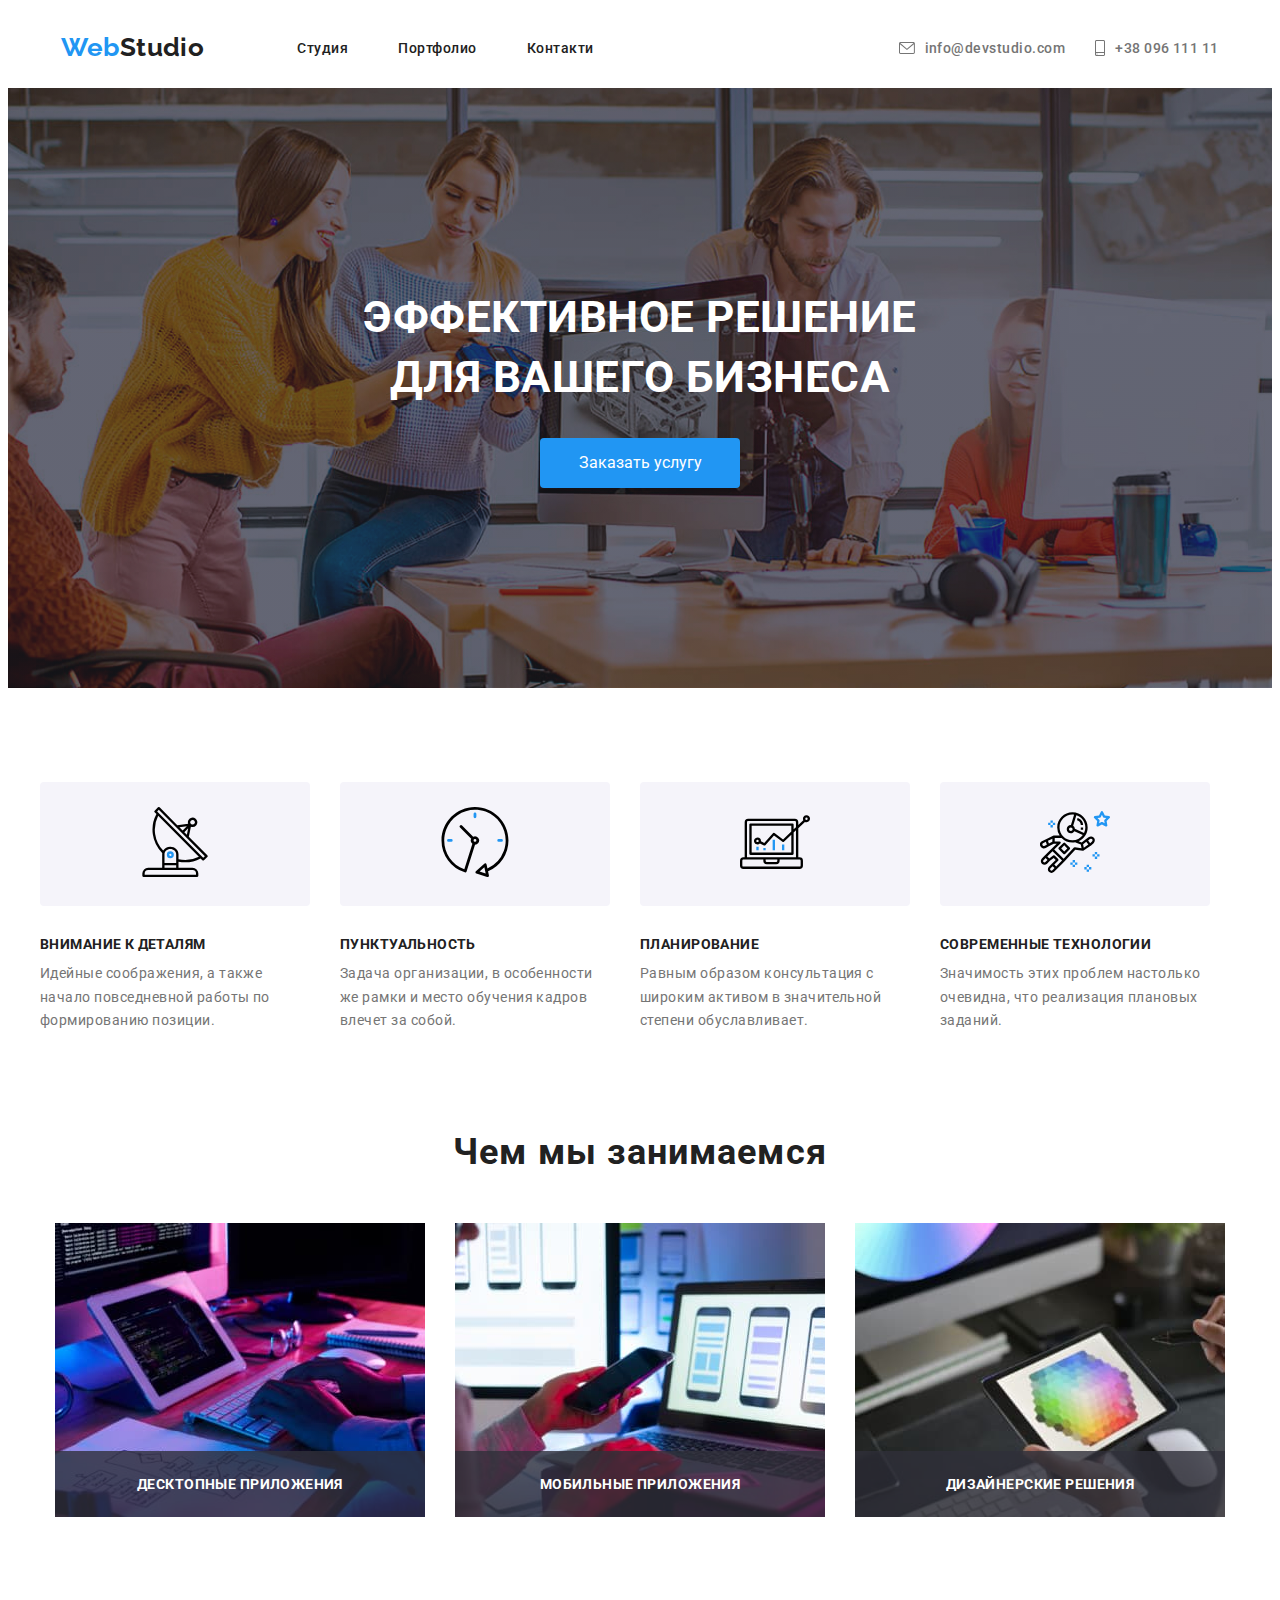
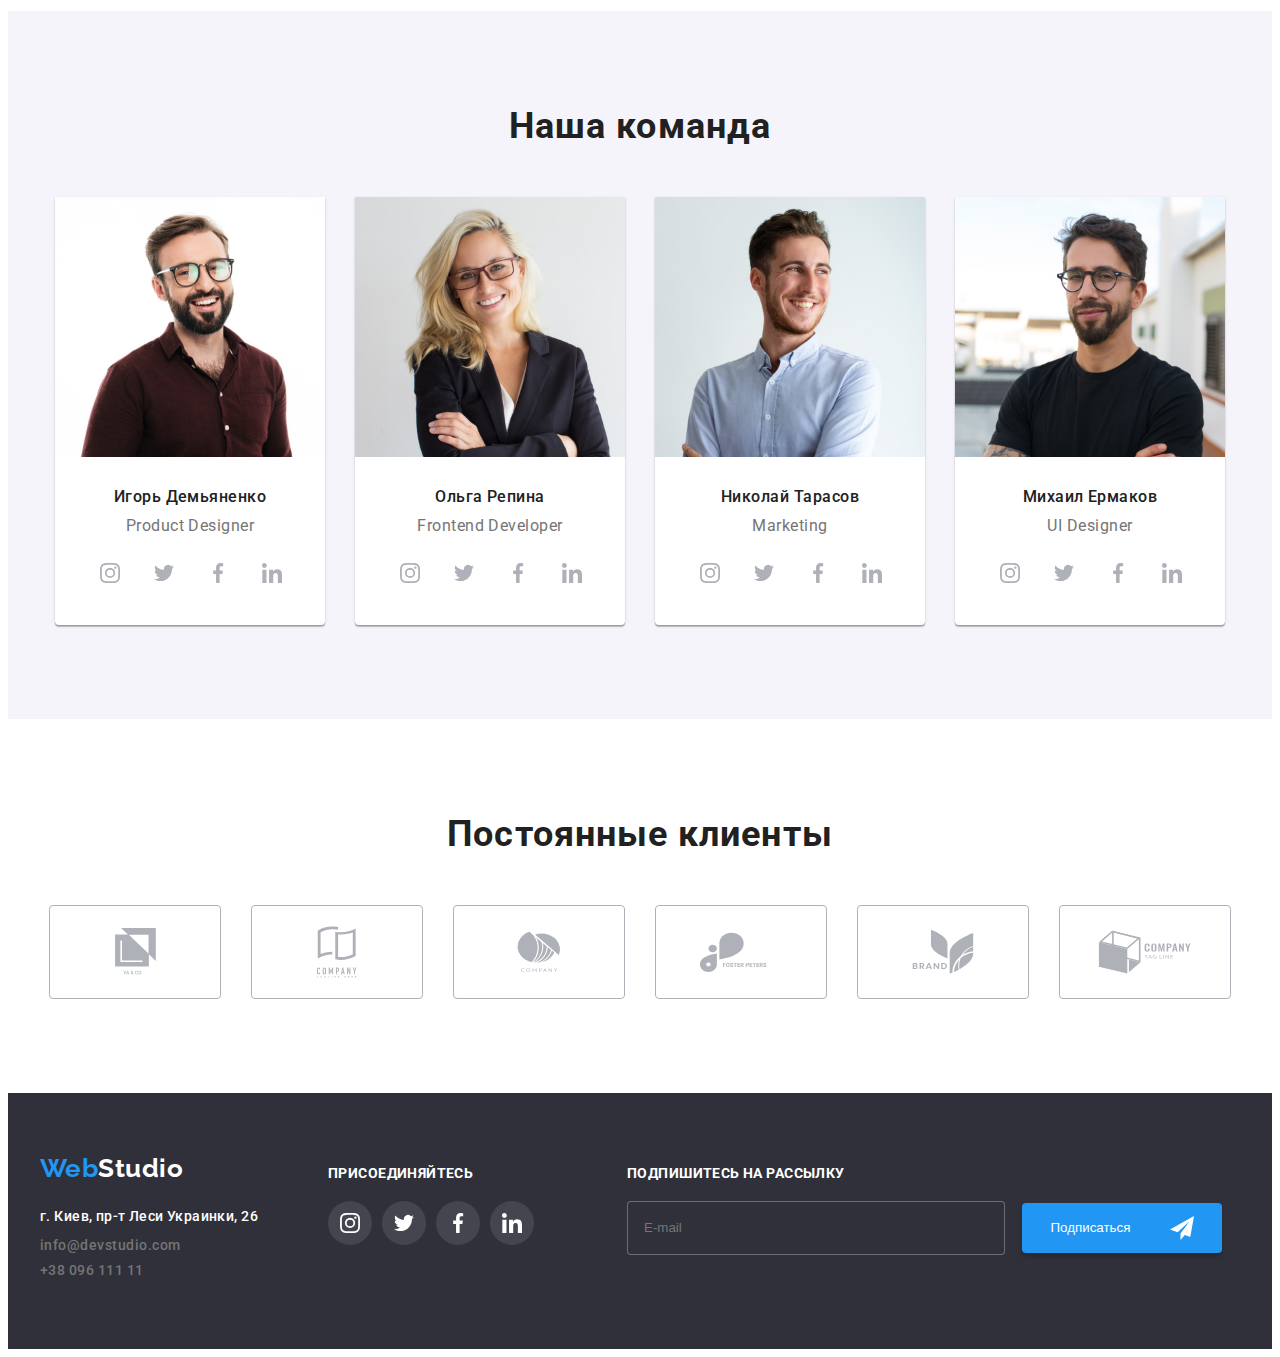
==== index.html @ f7afeefa "Add files via upload" ====
<!DOCTYPE html>
<html lang="ru">
    
<head>
    <meta charset="UTF-8">
    <meta http-equiv="X-UA-Compatible" content="IE=edge">
    <meta name="viewport" content="width=device-width, initial-scale=1.0">
    <link rel="preconnect" href="https://fonts.googleapis.com">
    <link rel="preconnect" href="https://fonts.gstatic.com" crossorigin>
    <link href="https://fonts.googleapis.com/css2?family=Raleway:wght@700&family=Roboto:wght@400;500;700;900&display=swap"
        rel="stylesheet">
    <link rel="stylesheet" href="https://cdnjs.cloudflare.com/ajax/libs/modern-normalize/1.1.0/modern-normalize.min.css"
        integrity="sha512-wpPYUAdjBVSE4KJnH1VR1HeZfpl1ub8YT/NKx4PuQ5NmX2tKuGu6U/JRp5y+Y8XG2tV+wKQpNHVUX03MfMFn9Q=="
        crossorigin="anonymous" referrerpolicy="no-referrer" />
    <link rel="stylesheet" href="./css/style.css">
    <title>WebStudio</title>
</head>

<body>
    
    <!-- шапка-->


<header class="header "> 
    <section class="navigation-section">
        <h2 class="not-see">Навігація</h2>
        <div class="container">
        <nav class=" navigation">
            <a href="./index.html " class="link link-logo logo-web">Web<span class="logo-header">Studio</span></a>
                <ul class="navigation-page">
                    <li class="navigation-item"> <a href="./index.html" class="link navigation-link" >Студия </a> </li>
                    <li class="navigation-item"> <a href="./portfolio.html" class="link navigation-link" > Портфолио</a>  </li>
                    <li class="navigation-item"> <a href="#" class="link navigation-link">Контакти</a> </li>
                </ul>
        
            <ul class="mail-tel">  
                <li class="navigation-contacts">
                   
                     <a href="mailto:ifo@devstudio.com" class="mail"><svg class="navigation-contacts-icon" width="16" height="12">
                        <use href="images/social/icon.svg#icon-mail"></use>
                    </svg>info@devstudio.com</a> </li> 
                <li class="navigation-contacts">
                    
                     <a href="tel:+380961111" class="tel "><svg width="10" height="16" class="navigation-contacts-icon" >
                        <use href="images/social/icon.svg#icon-smartphone"></use>
                    </svg>+38 096 111 11</a> </li>
            </ul>
        </nav>
        </div>
    </section>    
</header>
    
<!-- main-->
    
<main>
    <!--кнопка-->
<section class="hero " >
    <div class="container">
        <h1 class="home-title"> ЭФФЕКТИВНОЕ РЕШЕНИЕ <br> ДЛЯ ВАШЕГО БИЗНЕСА </h1>
        <button type="button" class="order-a-service" data-modal-open> Заказать услугу</button>
    </div>
</section>
<!-- Переваги-->
<section class="advantages ">
<div class="container">   
    <h2 class="not-see">Переваги</h2>

        <ul class="advantages-picture">
            <li class="advantages-picture-item">
                <div class="advantages-picture-icon">
                    <svg  width="70" height="70">
                        <use href="images/social/icon.svg#icon-antenna-1"></use>
                    </svg>
                </div>
            </li>
            <li class="advantages-picture-item" >
                <div class="advantages-picture-icon">
                    <svg width="70" height="70">
                        <use href="images/social/icon.svg#icon-clock-1"></use>
                    </svg>
                </div>
            </li>
            <li class="advantages-picture-item">
                <div class="advantages-picture-icon">
                    <svg width="70" height="70">
                        <use href="images/social/icon.svg#icon-diagram-1"></use>
                    </svg>
                </div>
            </li>
            <li class="advantages-picture-item">
                <div class="advantages-picture-icon">
                    <svg width="70" height="70">
                        <use href="images/social/icon.svg#icon-astronaut-1"></use>
                    </svg>
                </div>
            </li>
        </ul>

       <ul class="advantages-list">
            
               
            
           <li class="advantages-item">
              <h3 class="advantages-title"> Внимание к деталям</h3>  
              <p class="advantages-text">Идейные соображения, а также начало повседневной работы по формированию позиции.</p>
          </li>

           <li class="advantages-item">
              <h3 class="advantages-title">Пунктуальность</h3>
              <p class="advantages-text">Задача организации, в особенности же рамки и место обучения кадров влечет за собой.</p>
          </li>

           <li class="advantages-item">
               <h3 class="advantages-title">Планирование</h3>
               <p class="advantages-text">Равным образом консультация с широким активом в значительной степени обуславливает.</p>
           </li>

           <li class="advantages-item">
               <h3 class="advantages-title">Современные технологии</h3>
               <p class="advantages-text">Значимость этих проблем настолько очевидна, что реализация плановых заданий.</p>
           </li>
   
      </ul>
</div>     
</section>

<!--- Чим займаємось-->
<section class="our-work ">
    <div class="container our-work-box">
        <h2 class="title our-work-title">Чем мы занимаемся</h2>
         <ul class="our-work-list"> 
            <li class="our-work-item"><img src="./images/programer-working.jpg" alt="програміст працює" width="370" >
                <div class="our-work-box-foto-name">
                    <h3 class="our-work-foto-name">Десктопные приложения</h3>
                </div>
            </li>
            <li class="our-work-item">
                <img src="./images/smartphones.jpg" alt="працює на смартфоні" width="370"> 
                <div class="our-work-box-foto-name">
                    <h3 class="our-work-foto-name">Мобильные приложения</h3>
                </div>
            </li>
            <li class="our-work-item"><img src="./images/web-design.jpg" alt="веб дизайн" width="370"> 
                <div class="our-work-box-foto-name">
                    <h3 class="our-work-foto-name">Дизайнерские решения</h3>
                </div>
            </li>
        </ul>
    </div>
</section>
<!---Наша команда-->

<section class="our-team ">
<div class="container our-team-box ">   
    <h2 class="title our-team-tit">Наша команда</h2>
    
        <ul class="our-team-list">
           <li class="our-team-item"> 
                <img class="our-team-img" src="./images/photoigor.jpg" alt="Фото Ігоря" width="270" >  
            <div>    
                    <h3 class="our-team-title">Игорь Демьяненко</h3>
                    <p class="our-team-position">Product Designer</p>
                        <ul class="our-team-social-list">
                            <li class="our-team-social-item">
                                <a href="" 
                                class="our-team-social-link">
                                    <svg class="our-team-social-icon" width="20" height="20">
                                        <use href="./images/social/icon.svg#icon-instagram-2">
                                        </use>
                                    </svg>
                                </a>
                            </li>
                            <li class="our-team-social-item">
                                <a href="" 
                                class="our-team-social-link">
                                    <svg class="our-team-social-icon" width="20" height="20">
                                        <use href="./images/social/icon.svg#icon-twitter-1">
                                        </use>
                                    </svg>
                                </a>
                            </li>
                            <li class="our-team-social-item">
                                <a href="" 
                                class="our-team-social-link">
                                    <svg class="our-team-social-icon" width="20" height="20">
                                        <use href="./images/social/icon.svg#icon-facebook-1">
                                        </use>
                                    </svg>
                                </a>
                            </li>
                            <li class="our-team-social-item">
                                <a href="" 
                                class="our-team-social-link">
                                    <svg class="our-team-social-icon" width="20" height="20">
                                        <use href="./images/social/icon.svg#icon-linkedin-1">
                                        </use>
                                    </svg>
                                </a>
                            </li>
                        </ul>
            </div>
            </li>
           <li class="our-team-item">
                <img class="our-team-img" src="./images/photoolia.jpg" alt="Фото Олі" width="270">
            <div>    
                    <h3 class="our-team-title">Ольга Репина</h3>
                    <p class="our-team-position">Frontend Developer</p>
                        <ul class="our-team-social-list">
                            <li class="our-team-social-item">
                                <a href="" class="our-team-social-link">
                                    <svg class="our-team-social-icon" width="20" height="20">
                                        <use href="./images/social/icon.svg#icon-instagram-2">
                                        </use>
                                    </svg>
                                </a>
                            </li>
                            <li class="our-team-social-item">
                                <a href="" class="our-team-social-link">
                                    <svg class="our-team-social-icon" width="20" height="20">
                                        <use href="./images/social/icon.svg#icon-twitter-1">
                                        </use>
                                    </svg>
                                </a>
                            </li>
                            <li class="our-team-social-item">
                                <a href="" class="our-team-social-link">
                                    <svg class="our-team-social-icon" width="20" height="20">
                                        <use href="./images/social/icon.svg#icon-facebook-1">
                                        </use>
                                    </svg>
                                </a>
                            </li>
                            <li class="our-team-social-item">
                                <a href="" class="our-team-social-link">
                                    <svg class="our-team-social-icon" width="20" height="20">
                                        <use href="./images/social/icon.svg#icon-linkedin-1">
                                        </use>
                                    </svg>
                                </a>
                            </li>
                        </ul>
            </div>
            </li>

           <li class="our-team-item"> 
                <img class="our-team-img" src="./images/photonick(1).jpg" alt="Фото Миколи" width="270" >
            <div>   
                    <h3 class="our-team-title">Николай Тарасов</h3>
                    <p class="our-team-position">Marketing</p>
                        <ul class="our-team-social-list">
                            <li class="our-team-social-item">
                                <a href="" class="our-team-social-link">
                                    <svg class="our-team-social-icon" width="20" height="20">
                                        <use href="./images/social/icon.svg#icon-instagram-2">
                                        </use>
                                    </svg>
                                </a>
                            </li>
                            <li class="our-team-social-item">
                                <a href="" class="our-team-social-link">
                                    <svg class="our-team-social-icon" width="20" height="20">
                                        <use href="./images/social/icon.svg#icon-twitter-1">
                                        </use>
                                    </svg>
                                </a>
                            </li>
                            <li class="our-team-social-item">
                                <a href="" class="our-team-social-link">
                                    <svg class="our-team-social-icon" width="20" height="20">
                                        <use href="./images/social/icon.svg#icon-facebook-1">
                                        </use>
                                    </svg>
                                </a>
                            </li>
                            <li class="our-team-social-item">
                                <a href="" class="our-team-social-link">
                                    <svg class="our-team-social-icon" width="20" height="20">
                                        <use href="./images/social/icon.svg#icon-linkedin-1">
                                        </use>
                                    </svg>
                                </a>
                            </li>
                        </ul>
            </div>
            </li>
            <li class="our-team-item"> 
                <img class="our-team-img" src="./images/photomikh.jpg" alt="Фото Михайла" width="270">
            <div>   
                    <h3 class="our-team-title">Михаил Ермаков</h3>
                    <p class="our-team-position">UI Designer</p>
                        <ul class="our-team-social-list">
                            <li class="our-team-social-item">
                                <a href="" class="our-team-social-link">
                                    <svg class="our-team-social-icon" width="20" height="20">
                                        <use href="./images/social/icon.svg#icon-instagram-2">
                                        </use>
                                    </svg>
                                </a>
                            </li>
                            <li class="our-team-social-item">
                                <a href="" class="our-team-social-link">
                                    <svg class="our-team-social-icon" width="20" height="20">
                                        <use href="./images/social/icon.svg#icon-twitter-1">
                                        </use>
                                    </svg>
                                </a>
                            </li>
                            <li class="our-team-social-item">
                                <a href="" class="our-team-social-link">
                                    <svg class="our-team-social-icon" width="20" height="20">
                                        <use href="./images/social/icon.svg#icon-facebook-1">
                                        </use>
                                    </svg>
                                </a>
                            </li>
                            <li class="our-team-social-item">
                                <a href="" class="our-team-social-link">
                                    <svg class="our-team-social-icon" width="20" height="20">
                                        <use href="./images/social/icon.svg#icon-linkedin-1">
                                        </use>
                                    </svg>
                                </a>
                            </li>
                        </ul>
            </div>
           </li>
       </ul>
       
</div>       
</section>

<section class="client">
<div class="container">
        <h2 class="title client-title">Постоянные клиенты </h2>
            <ul class="client-list">
                <li class="client-item">
                    <a class="client-item-link" href="">
                        <svg class="client-icon" width="41" height="46.7" >
                            <use class="client-icon" href="images/social/icon.svg#icon-group-5" ></use>
                        </svg>  
                    </a>
                </li>
                <li class="client-item">
                    <a class="client-item-link" href="">
                        <svg class="client-icon" width="40" height="52">
                            <use href="images/social/icon.svg#icon-group-4"></use>
                        </svg>
                    </a>
                </li>
                <li class="client-item">
                    <a class="client-item-link" href="">
                        <svg class="client-icon" width="43.46" height="41.18">
                            <use href="images/social/icon.svg#icon-group-3"></use>
                        </svg>
                    </a>
                </li>
                <li class="client-item">
                    <a class="client-item-link" href="">
                        <svg class="client-icon" width="84.44" height="40.62">
                            <use  href="images/social/icon.svg#icon-group-2"></use>
                        </svg>
                    </a>
                </li>
                <li class="client-item">
                      <a class="client-item-link" href="">
                        <svg class="client-icon" width="62.54" height="45.43" >
                            <use  href="images/social/icon.svg#icon-group-1" ></use>
                        </svg>  
                    </a>
                </li>
                <li class="client-item">
                    <a class="client-item-link" href="">
                        <svg class="client-icon" width="93.79" height="43.93">
                            <use href="images/social/icon.svg#icon-group"></use>
                        </svg>
                    </a>
                </li>
            </ul>
</div>
</section>

</main>
<!---футер-->
<footer class="footer">
    <section class="section-footer" >
        <div class="container footer-container">
            <div class="footer-container-left">
            
        <a href="./index.html " class="link link-logo logo-footer">Web<span class="logo-footer">Studio</span></a>
                

        <address class="contact">
            <ul>
                <li class="adress-footer"> <a
                        href="https://www.google.com.ua/maps/place/%D0%B1%D1%83%D0%BB%D1%8C%D0%B2%D0%B0%D1%80+%D0%9B%D0%B5%D1%81%D1%96+%D0%A3%D0%BA%D1%80%D0%B0%D1%97%D0%BD%D0%BA%D0%B8,+26,+%D0%9A%D0%B8%D1%97%D0%B2,+02000/@50.4265841,30.5361971,17z/data=!3m1!4b1!4m5!3m4!1s0x40d4cf0e033ecbe9:0x57a4dffefec77da0!8m2!3d50.4265807!4d30.5383858"
                        class="link contact-link">г. Киев, пр-т Леси Украинки, 26 </a></li>
                <li class="mail-footer"> <a href="mailto:ifo@devstudio.com" class="mail ">info@devstudio.com</a></li>
                <li class="tel-footer"> <a href="tel:+380961111" class="tel ">+38 096 111 11</a> </li>
        
            </ul>
        </address> 
            </div>
        <div class="footer-container-right">
       <H3 class="title-footer"> присоединяйтесь</H3>
    <ul class="footer-social-list">
        <li class="footer-social-item">
            <a href="" class="footer-social-link">
                <svg class="footer-social-icon" width="20" height="20">
                    <use href="./images/social/icon.svg#icon-instagram-2">
                    </use>
                </svg>
            </a>
        </li>
        <li class="footer-social-item">
            <a href="" class="footer-social-link">
                <svg class="footer-social-icon" width="20" height="20">
                    <use href="./images/social/icon.svg#icon-twitter-1">
                    </use>
                </svg>
            </a>
        </li>
        <li class="footer-social-item">
            <a href="" class="footer-social-link">
                <svg class="footer-social-icon" width="20" height="20">
                    <use href="./images/social/icon.svg#icon-facebook-1">
                    </use>
                </svg>
            </a>
        </li>
        <li class="footer-social-item">
            <a href="" class="footer-social-link">
                <svg class="footer-social-icon" width="20" height="20">
                    <use href="./images/social/icon.svg#icon-linkedin-1">
                    </use>
                </svg>
            </a>
        </li>
    </ul>
    </div>
    <div class="footer-container-mail">
        <form >
            <p class="fcm-title">Подпишитесь на рассылку</p>
            <label>
            <input class="fcm-input" type="email" name="email" placeholder="E-mail">
            </label>
            
            <button type="submit" class="footer-button">Подписаться
            <svg width="24" height="24" class="footer-button-icon">
                <use href="images/social/icon.svg#icon-icon-send"></use>
            </svg>       
            </button>
            
            
        </form>

    </div>
        </div>
    
        
    </section>    

</footer>
<div class="backdrop is-hidden" data-modal>
    <div class="modal">
        <div class="modal-close">
            <button class="modal-close-button" data-modal-close>
                <svg class="modal-close-icon" width="11" height="11">
                <use href="images/social/icon.svg#icon-close"></use>
                </svg>
            </button>
        </div>
        <form class="modal-form">
            <p class="modal-form-title">Оставьте свои данные, мы вам перезвоним</p>
                <div class="form-field">
                    <label for="name">Имя</label>
                    <input type="text" name="username" id="name" class="form-input">
                    <svg width="12" height="12" class="form-field-icon">
                        <use href="images/social/icon.svg#icon-name-modal"></use>
                    </svg>
                </div>
                <div class="form-field">
                    <label for="phone">Телефон</label>
                    <input type="tel" name="tel" id="phone" class="form-input">
                    <svg width="13" height="12" class="form-field-icon">
                        <use href="images/social/icon.svg#icon-phone-modal"></use>
                    </svg>
                </div>
                <div class="form-field">
                    <label for="mail">Почта</label>
                    <input type="email" name="email" id="mail" class="form-input">
                    <svg width="15" height="12" class="form-field-icon">
                        <use href="images/social/icon.svg#icon-mail-modal"></use>
                    </svg>
                </div>
                <div class="form-field form-field-coments">
                    <label for="text">Комментарий</label>
                    <textarea name="text" id="text"  rows="5" placeholder="Введите текст" ></textarea>
                </div>        
                    <div class="form-checkbox">
                    
                    <label class="form-checkbox-label">
                    
                    <input class="checkbox" type="checkbox">
                    <span class="checkbox-icon"> </span>
                    Соглашаюсь с рассылкой и принимаю  <a href="">Условия договора</a>
                    </label>
                
                    </div>
                <div>
                <button type="submit">Отправить</button>
                </div>
        </form>
    </div>
</div>
<script src="./js/modal.js"></script>
</body>

</html>
---- css/style.css ----
:root {
  --foooter-color: #2f303a;
  --background-color: #e5e5e5;
  --title-text-color: #212121;
  --p-color: #757575;
}
p,
h1,
h2,
h3,
h4,
h5,
h6 {
  margin: 0;
}
ul {
  margin: 0;
  padding: 0;
}
body {
  font-family: "Roboto", sans-serif;
  color: #212121;
  font-size: 16px;
  letter-spacing: 0.03em;
  background-color: #ffffff;
}
.container {
  width: 1200px;
  padding-left: 15px;
  padding-right: 15px;
  margin-left: auto;
  margin-right: auto;
}

li {
  list-style-type: none;
}
img {
  display: block;
}

.link,
.mail,
.tel {
  text-decoration: none;

  transition-property: color;
  transition-duration: 250ms;
  transition-timing-function: cubic-bezier(0.4, 0, 0.2, 1);
}

.link {
  position: relative;
}

.link.navigation-link:hover::after {
  opacity: 1;
}
.link.navigation-link::after {
  content: "";
  position: absolute;
  width: 100%;
  height: 4px;

  border: 2px solid;
  color: #2196f3;
  border-radius: 2px;
  opacity: 0;
  bottom: 0;
  left: 0;
}
.link-logo {
  font-family: "Raleway", sans-serif;
}
.logo-header {
  color: #212121;
}
.logo-footer {
  color: #ffffff;
}
.header {
  background-color: #ffffff;
  margin-left: auto;
  margin-right: auto;
}

.navigation-contacts {
  display: flex;
  align-items: center;
}

.navigation-contacts-icon {
  margin-right: 10px;
}

/*hover and focus, кнопок і ссилок*/

.link:hover,
.mail:hover,
.tel:hover,
.link:focus,
.mail:focus,
.tel:focus {
  color: #2196f3;
}
.navigation-contacts-icon {
  transition-property: fill;
  transition-duration: 250ms;
  transition-timing-function: cubic-bezier(0.4, 0, 0.2, 1);
}

.mail:hover .navigation-contacts-icon,
.tel:hover .navigation-contacts-icon {
  fill: #2196f3;
}

button {
  transition-property: color, background-color;
  transition-duration: 250ms;
  transition-timing-function: cubic-bezier(0.4, 0, 0.2, 1);
}
button:focus,
button:hover {
  color: #ffffff;
  background-color: #2196f3;
}

.order-a-service {
  background-color: #2196f3;
  color: #ffffff;
  font-size: 16px;
  box-shadow: 0px 4px 4px rgba(0, 0, 0, 0.15);
  border-radius: 4px;
  width: 200px;
  height: 50px;
  border: none;
  margin: auto;
  display: block;
  justify-content: center;
}

.portfolio {
  margin-top: 94px;
  margin-bottom: 94px;
  margin-left: auto;
  margin-right: auto;
}

.work-list {
  display: flex;
  justify-content: center;
}
.work-list-button {
  background: #f5f4fa;
  border-radius: 4px;
  border: none;
  padding: 6px 22px;
}
.work-list-li {
  margin-right: 8px;
  background-color: #f5f4fa;
  border-radius: 4px;

  transition-property: box-shadow;
  transition-duration: 250ms;
  transition-timing-function: cubic-bezier(0.4, 0, 0.2, 1);
}
.work-list-li:last-child {
  margin-right: 0;
}
.work-list-li:hover {
  box-shadow: 0px 3px 1px rgba(0, 0, 0, 0.1), 0px 1px 2px rgba(0, 0, 0, 0.08),
    0px 2px 2px rgba(0, 0, 0, 0.12);
}
.all {
  width: 73px;
}
.web-site {
  width: 128px;
}
.appendix {
  width: 145px;
}
.design {
  width: 103px;
}
.marketing {
  width: 130px;
}
.order-a-service,
.work-list-button {
  cursor: pointer;
  font-family: "Roboto", sans-serif;
}
/*шапка*/

.link-logo {
  font-weight: bold;
  font-size: 26px;
  line-height: 1.2;
  color: #2196f3;
}
.navigation {
  display: flex;
  align-items: center;
  justify-content: center;
  margin: auto;
}
.navigation-page {
  display: flex;
  justify-content: center;
  align-items: center;
}
.navigation-page:last-child {
  margin-right: 305px;
}
.navigation-item {
  margin-right: 50px;
}
.navigation-item:last-child {
  margin-right: 305px;
}
.navigation-link {
  display: block;
  padding-top: 32px;
  padding-bottom: 32px;
  font-weight: 500;
  font-size: 14px;
  line-height: 1.15;
  color: #212121;
}
.mail-tel {
  display: flex;
}
.mail-tel .navigation-contacts + .navigation-contacts {
  margin-left: 30px;
}
.logo-web {
  margin-right: 93px;
}
.mail,
.tel {
  display: flex;
  justify-items: center;
  align-items: center;
  font-weight: 500;
  font-size: 14px;
  line-height: 1.15;
  color: var(--p-color);
  fill: var(--p-color);
}
.contact-link {
  font-weight: 500;
  font-size: 14px;
  line-height: 24px;
  letter-spacing: 0.03em;
  color: #ffffff;
}

/*HERO*/

.hero {
  max-width: 1600px;
  padding-top: 200px;
  padding-bottom: 200px;
  margin-left: auto;
  margin-right: auto;
  margin-bottom: 94px;
  background-image: linear-gradient(
      rgba(47, 48, 58, 0.4),
      rgba(47, 48, 58, 0.4)
    ),
    url(../images/people-work.jpg);
  background-repeat: no-repeat;
  background-position: center;
  background-size: cover;
}

/*переваги*/
.not-see {
  display: none;
}
.advantages {
  margin-bottom: 94px;
}
.advantages-picture {
  display: block;
  display: flex;
}
.advantages-picture-item {
  margin-right: 30px;
  margin-bottom: 30px;
  background-color: #f5f4fa;
  border-radius: 4px;
}
.advantages-picture-item:last-child {
  margin-right: 0;
}
.advantages-picture-icon {
  padding: 25px 100px;
}
.advantages-list {
  display: flex;
  height: 101px;
}
.advantages-item {
  margin-right: 30px;
}
.advantages-item:last-child {
  margin-right: 0;
}
.advantages-title {
  font-weight: bold;
  font-size: 14px;
  line-height: 1.15;
  color: var(--title-text-color);
  margin-bottom: 10px;
  letter-spacing: 0.03em;
  text-transform: uppercase;
}

.advantages-text {
  font-weight: normal;
  font-size: 14px;
  line-height: 1.7;
  color: var(--p-color);
  width: 270px;
}
.advantages,
.our-work {
  background-color: #ffff;
}
.our-work-list {
  display: flex;
  justify-content: center;
}
.our-work-item {
  margin-right: 30px;
  position: relative;
}
.our-work-item:last-child {
  margin-right: 0;
}
.our-team-list {
  display: flex;
  justify-content: center;
}

.our-team-item {
  margin-right: 30px;
  justify-content: center;
  box-shadow: 0px 1px 3px rgba(0, 0, 0, 0.12), 0px 1px 1px rgba(0, 0, 0, 0.14),
    0px 2px 1px rgba(0, 0, 0, 0.2);
  border-radius: 0px 0px 4px 4px;
  background-color: #ffffff;
}
.our-team-item:last-child {
  margin-right: 0;
}
.our-team-img {
  width: 270px;
  margin-bottom: 30px;
}
.our-team-title {
  margin-bottom: 10px;
  text-align: center;
}
.our-team-position {
  text-align: center;
}
.our-work-box-foto-name {
  position: absolute;
  bottom: 0;

  width: 100%;
}
.our-work-foto-name {
  width: 100%;
  font-weight: bold;
  font-size: 14px;
  line-height: 16px;
  text-align: center;
  letter-spacing: 0.03em;
  text-transform: uppercase;
  color: #ffffff;

  background-color: rgba(47, 48, 58, 0.8);
  padding-top: 25px;
  padding-bottom: 25px;
}
.home-title {
  font-weight: bold;
  font-size: 44px;
  line-height: 1.36;
  color: #ffffff;
  display: flex;
  justify-content: center;
  text-align: center;
  margin-bottom: 30px;
  text-transform: uppercase;
}
.title {
  margin-bottom: 50px;
  font-size: 36px;
  line-height: 42px;
  text-align: center;
  letter-spacing: 0.03em;
}
.our-work-title {
  font-size: 36px;
  line-height: 42px;
  text-align: center;
  letter-spacing: 0.03em;
}

.our-work {
  margin-left: auto;
  margin-right: auto;
  margin-bottom: 94px;
}

/* Наша команда*/
.our-team {
  margin-left: auto;
  margin-right: auto;
  background-color: rgba(245, 244, 250, 1);
  padding-top: 94px;
  padding-bottom: 94px;
  margin-bottom: 94px;
}
.our-team-tit {
  font-size: 36px;
  line-height: 42px;
  text-align: center;
  letter-spacing: 0.03em;
}
.our-team-title {
  font-weight: 500;
  font-size: 16px;
  line-height: 1.19;
  color: var(--title-text-color);
}
.our-team-position {
  font-weight: normal;
  font-size: 16px;
  line-height: 1.19;
  color: var(--p-color);
  margin-bottom: 16px;
}
.our-team-social-list {
  display: flex;
  justify-content: center;
  margin-bottom: 30px;
  padding-right: 30px;
  padding-left: 32px;
}
.our-team-social-item {
  margin-right: 10px;
}
.our-team-social-item:last-child {
  margin-right: 0;
}
.our-team-social-link {
  width: 44px;
  height: 44px;
  display: block;
  border-radius: 50%;
  display: flex;
  justify-content: center;
  align-items: center;

  transition-property: background-color;
  transition-duration: 250ms;
  transition-timing-function: cubic-bezier(0.4, 0, 0.2, 1);
}
.our-team-social-icon {
  fill: #afb1b8;

  transition-property: fill;
  transition-duration: 250ms;
  transition-timing-function: cubic-bezier(0.4, 0, 0.2, 1);
}

.our-team-social-link:hover {
  background-color: #2196f3;
}

.our-team-social-link:hover .our-team-social-icon {
  fill: #ffffff;
}
.client {
  margin-bottom: 94px;
}
.client-list {
  display: flex;
  justify-content: center;
  align-items: center;
}
.client-item {
  margin-right: 30px;
}
.client-item:last-child {
  margin-right: 0;
}
.client-item-link {
  border: 1px solid #afb1b8;
  border-radius: 4px;
  width: 170px;
  height: 92px;
  justify-content: center;
  align-items: center;
  display: flex;
  fill: var(--p-color);

  transition-property: fill, border, border-radius;
  transition-duration: 250ms;
  transition-timing-function: cubic-bezier(0.4, 0, 0.2, 1);
}
.client-item-link:hover {
  fill: #2196f3;
  border: 1px solid #2196f3;
  box-sizing: border-box;
  border-radius: 4px;
}
.client-item-link:hover .client-icon {
  fill: #2196f3;
}
.client-icon {
  fill: #afb1b8;

  transition-property: fill;
  transition-duration: 250ms;
  transition-timing-function: cubic-bezier(0.4, 0, 0.2, 1);
}

/* Портфоліо*/
.line {
  border-top: 1px solid #ececec;
}

.work-list-button {
  font-weight: 500;
  font-size: 16px;
  line-height: 1.7;
  color: #212121;
}
.portfolio-work {
  font-weight: bold;
  font-size: 18px;
  line-height: 2;
  color: var(--title-text-color);
}
.work-list {
  margin-bottom: 50px;
}
.work-list-name {
  font-weight: normal;
  font-size: 16px;
  line-height: 1.875;
  color: var(--p-color);
  width: 322px;
  margin-left: 24px;
  margin-right: 24px;
  margin-bottom: 20px;

  letter-spacing: 0.03em;
}
.portfolio-galery {
  display: flex;
  flex-wrap: wrap;
}
.portfolio-galery-item {
  cursor: pointer;
  background: #ffffff;
  outline: 1px solid #eeeeee;

  transition-property: box-shadow;
  transition-duration: 250ms;
  transition-timing-function: cubic-bezier(0.4, 0, 0.2, 1);
}
.portfolio-galery-item:hover {
  box-shadow: 0px 1px 1px rgba(0, 0, 0, 0.12), 0px 4px 4px rgba(0, 0, 0, 0.06),
    1px 4px 6px rgba(0, 0, 0, 0.16);
}

.portfolio-galery-item:not(:nth-child(3n)) {
  margin-right: 30px;
}
.portfolio-galery-item:not(:nth-last-child(-n + 3)) {
  margin-bottom: 30px;
}

.portfolio-overlay {
  position: relative;
  display: flex;

  overflow: hidden;

  margin-bottom: 20px;
  top: -1px;
}
.portfolio-overlay-text {
  font-weight: normal;
  font-size: 18px;
  line-height: 28px;
  letter-spacing: 0.03em;
  color: #ffffff;

  padding: 63px 24px;

  position: absolute;
  top: 0;
  left: 0;
  width: 100%;
  height: 100%;
  background-color: rgba(33, 150, 243, 0.9);

  transform: translateY(100%);
  transition-duration: 250ms;
  transition-timing-function: cubic-bezier(0.4, 0, 0.2, 1);
}
.portfolio-galery-item:hover .portfolio-overlay-text {
  transform: translate(0%);
}

.portfolio-work {
  margin-bottom: 4px;
  width: 322px;
  margin-right: 24px;
  margin-left: 24px;
}
/*PIDVAL*/
.title-footer {
  font-size: 14px;
  line-height: 16px;
  letter-spacing: 0.03em;
  text-transform: uppercase;
  color: #ffffff;
  margin-bottom: 20px;
}
.contact {
  font-style: normal;
}
.footer-container-left {
  margin-right: 70px;
  margin-top: 60px;
  margin-bottom: 60px;
}
.footer-container-right {
  width: 206px;
  margin-right: 93px;
  margin-top: 72px;
  margin-bottom: 100px;
}
.footer-container-mail {
  margin-top: 72px;
  margin-bottom: 94px;
}

.footer {
  background-color: var(--foooter-color);
  margin-left: auto;
  margin-right: auto;
}
.footer-social-list {
  display: flex;
}
.footer-social-item {
  margin-right: 10px;
}
.footer-social-link {
  display: flex;
  justify-content: center;
  align-items: center;
  width: 44px;
  height: 44px;
  border-radius: 50%;
  background-color: rgba(255, 255, 255, 0.1);

  transition-property: background-color;
  transition-duration: 250ms;
  transition-timing-function: cubic-bezier(0.4, 0, 0.2, 1);
}
.footer-social-link:hover {
  background-color: #2196f3;
}
.footer-social-icon {
  fill: #ffffff;
}

.footer-container {
  display: flex;
}

.adress-footer {
  margin-top: 20px;
}
.adress-footer,
.mail-footer {
  margin-bottom: 9px;
}
.fcm-title {
  font-weight: bold;
  font-size: 14px;
  line-height: 16px;
  letter-spacing: 0.03em;
  text-transform: uppercase;
  color: #ffffff;

  margin-bottom: 20px;
}
.fcm-input {
  margin-right: 12px;
  padding-left: 16px;
  width: 358px;
  height: 50px;
  color: #fff;
  background-color: #2f303a;

  border: 1px solid rgba(255, 255, 255, 0.3);
  border-radius: 4px;
}

.footer-button {
  cursor: pointer;
  text-align: start;
  padding-left: 29px;
  position: relative;
  width: 200px;
  height: 50px;
  background: #2196f3;
  color: #ffffff;
  box-shadow: 0px 4px 4px rgb(0 0 0 / 15%);
  border-radius: 4px;
  border: none;
}
.footer-button-icon {
  position: absolute;
  top: 13px;
  right: 28px;
}
form textarea {
  resize: none;
}
/*MODAL*/

.backdrop {
  position: fixed;
  top: 0;
  left: 0;

  width: 100%;
  height: 100%;

  background-color: rgba(0, 0, 0, 0.2);
}
.backdrop.is-hidden {
  opacity: 0;
  pointer-events: none;
  visibility: hidden;
}

.modal {
  position: absolute;
  top: 50%;
  left: 50%;
  transform: translate(-50%, -50%);

  width: 528px;
  height: 581px;

  background-color: #fff;
}
.modal-close {
  position: absolute;
  right: 8px;
  top: 8px;
}
.modal-close-button {
  width: 30px;
  height: 30px;
  border: 1px solid rgba(0, 0, 0, 0.1);
  border-radius: 50%;
  background-color: #fff;
}
.modal-close-button {
  cursor: pointer;
}
.modal-close-button:hover,
.modal-close-button:focus {
  background-color: #fff;
}

.modal-close-button:hover .modal-close-icon,
.modal-close-button:focus .modal-close-icon {
  fill: #2196f3;
}

.modal-form {
  width: 100%;
  display: inline-grid;
  justify-content: center;
  padding: 40px;
}
.modal-form-title {
  font-weight: bold;
  font-size: 20px;
  line-height: 23px;
  text-align: center;
  letter-spacing: 0.03em;

  color: #212121;
  margin-bottom: 12px;
}

.modal-form textarea {
  width: 448px;
  height: 120px;
  padding-top: 12px;
  padding-left: 16px;

  border: 1px solid rgba(33, 33, 33, 0.2);
  border-radius: 4px;
}
.modal-form textarea:hover,
.modal-form textarea:focus {
  cursor: pointer;
  outline: 1px solid rgba(33, 150, 243, 1);
}
.form-input {
  width: 448px;
  height: 40px;

  border: 1px solid rgba(33, 33, 33, 0.2);
  border-radius: 4px;
  padding-left: 42px;
}
.form-input:focus,
.form-input:hover {
  cursor: pointer;
  outline: 1px solid rgba(33, 150, 243, 1);
  fill: #2196f3;
}
.form-input:focus + .form-field-icon,
.form-input:hover + .form-field-icon {
  fill: #2196f3;
}
.modal-form div {
  justify-self: center;
}
.modal-form button {
  cursor: pointer;
  width: 200px;
  height: 50px;

  color: #ffffff;
  background: #2196f3;
  border: none;
  box-shadow: 0px 4px 4px rgba(0, 0, 0, 0.15);
  border-radius: 4px;
}
.form-field {
  position: relative;
  margin-bottom: 10px;
}
.form-field-coments {
  margin-bottom: 25px;
}
.form-field > label {
  font-weight: normal;
  font-size: 12px;
  line-height: 14px;
  letter-spacing: 0.01em;
  color: #757575;
  margin-bottom: 4px;
}
.form-field-icon {
  position: absolute;
  left: 15px;
  top: 54%;
}
label > a {
  color: #2196f3;
}
.form-checkbox {
  font-weight: normal;
  font-size: 14px;
  line-height: 24px;
  letter-spacing: 0.03em;
  color: #757575;
  margin-bottom: 30px;
}
.form-checkbox-label {
  display: flex;
  align-items: center;
}
.checkbox {
  visibility: hidden;
  position: absolute;
}
.checkbox-icon {
  display: inline-block;
  width: 16px;
  height: 15px;
  border: 2px solid #212121;
  margin-right: 8.38px;
  border-radius: 4px;
}

.checkbox:checked + .checkbox-icon {
  background-size: contain;
  background-image: url("../images/social/icon-check.svg");
  width: 16px;
  height: 15px;
  background-origin: border-box;
  border: none;
}
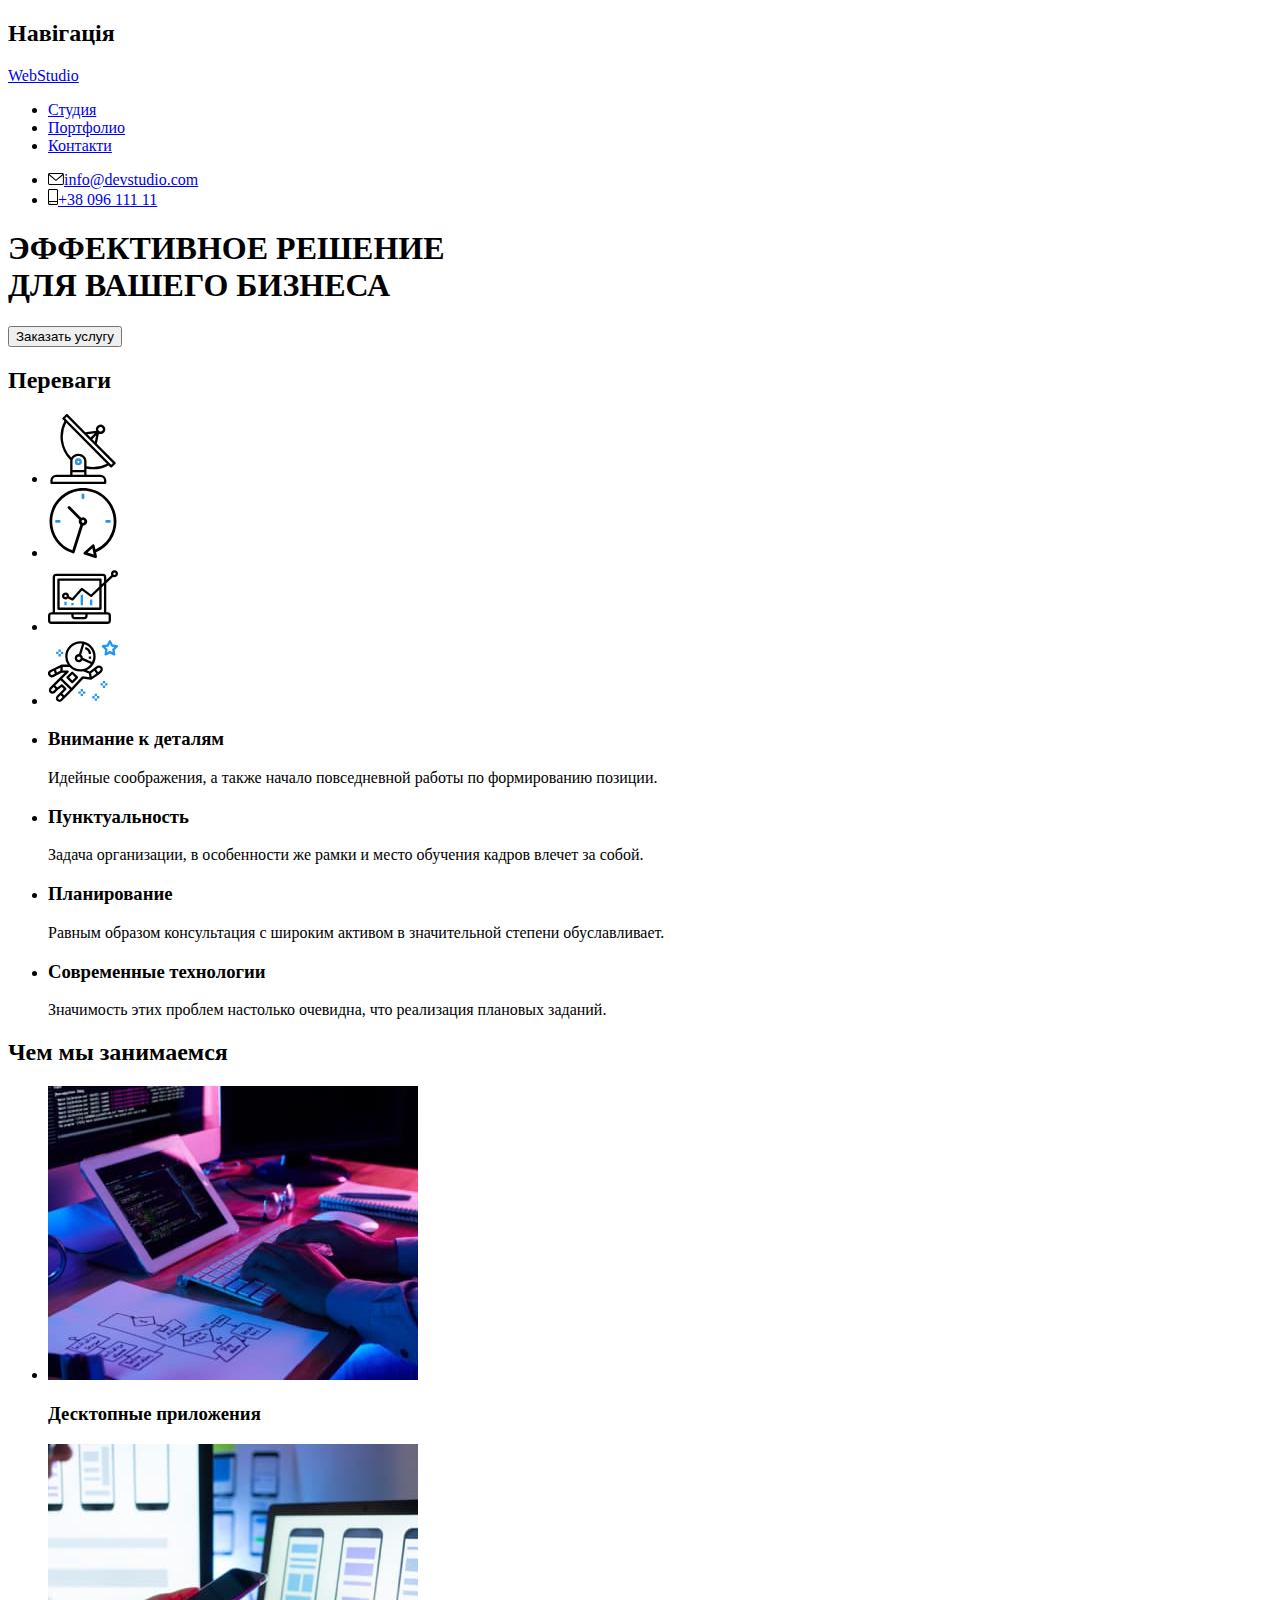
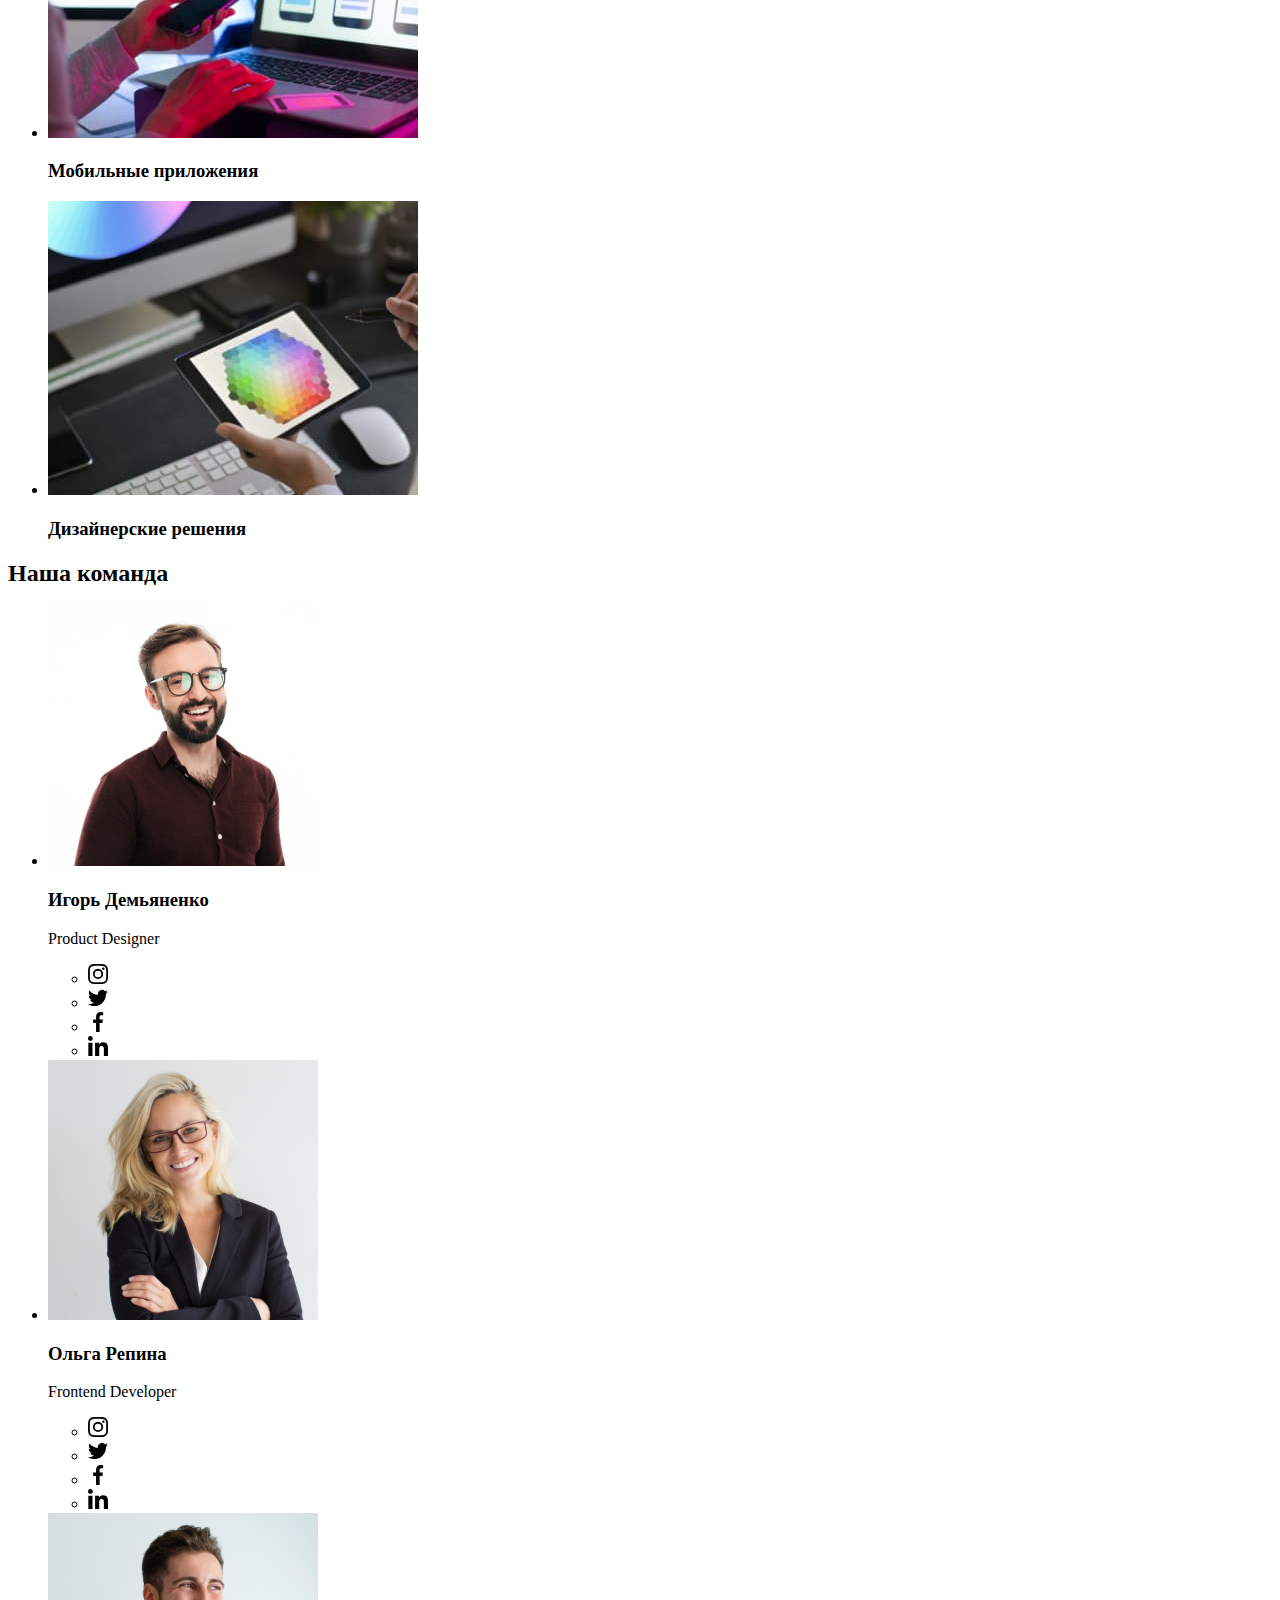
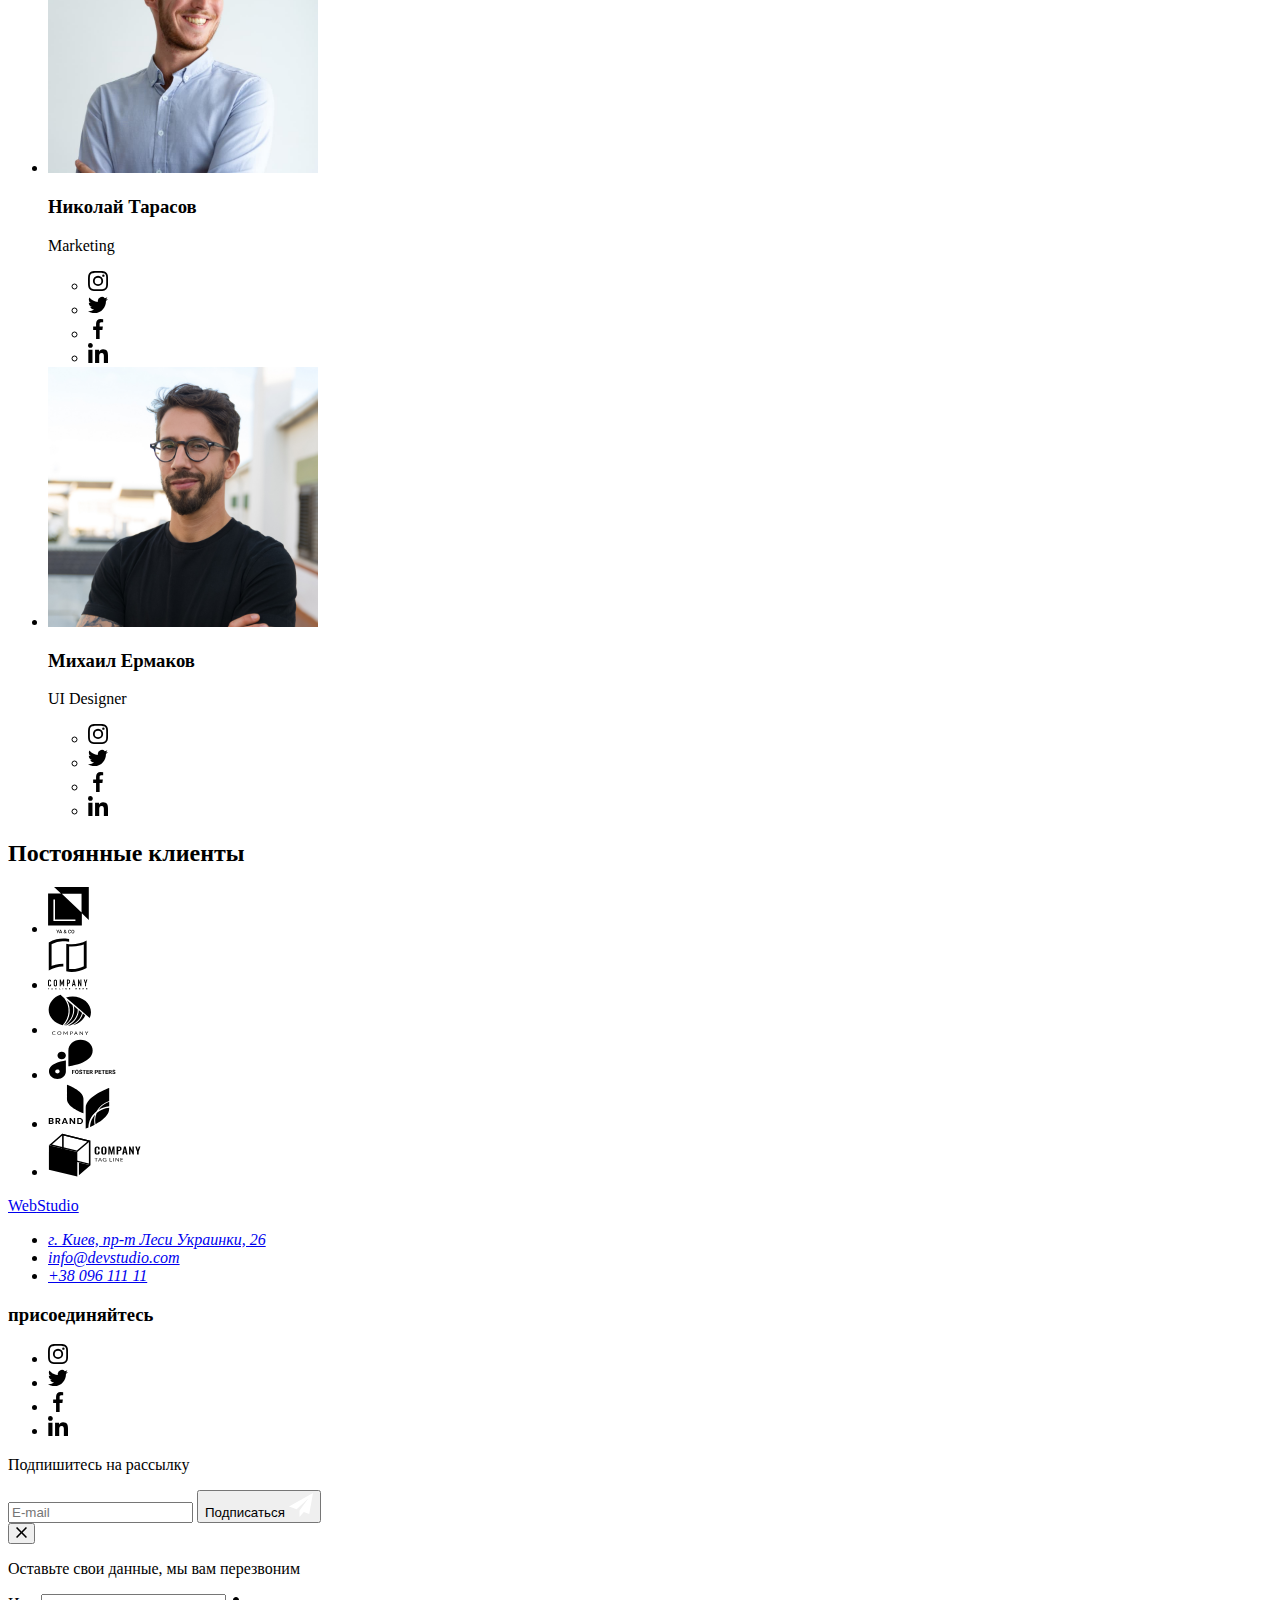
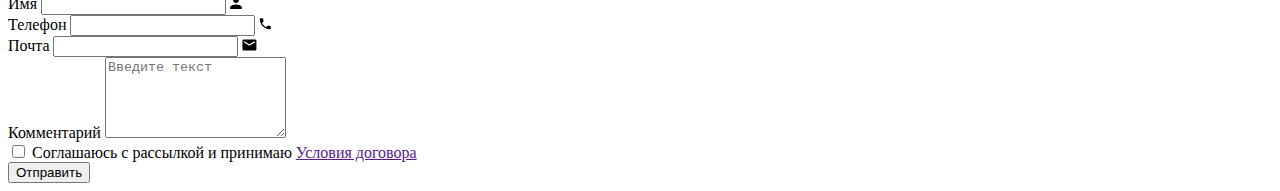
==== commit 5c1fb699: "Update index.html" ====
--- a/index.html
+++ b/index.html
@@ -12,7 +12,7 @@
     <link rel="stylesheet" href="https://cdnjs.cloudflare.com/ajax/libs/modern-normalize/1.1.0/modern-normalize.min.css"
         integrity="sha512-wpPYUAdjBVSE4KJnH1VR1HeZfpl1ub8YT/NKx4PuQ5NmX2tKuGu6U/JRp5y+Y8XG2tV+wKQpNHVUX03MfMFn9Q=="
         crossorigin="anonymous" referrerpolicy="no-referrer" />
-    <link rel="stylesheet" href="./css/style.css">
+    <link rel="stylesheet" href="./css/main.min.css">
     <title>WebStudio</title>
 </head>
 
--- a/css/main.min.css
+++ b/css/main.min.css
@@ -0,0 +1 @@
+/* No CSS *//*# sourceMappingURL=main.min.css.map */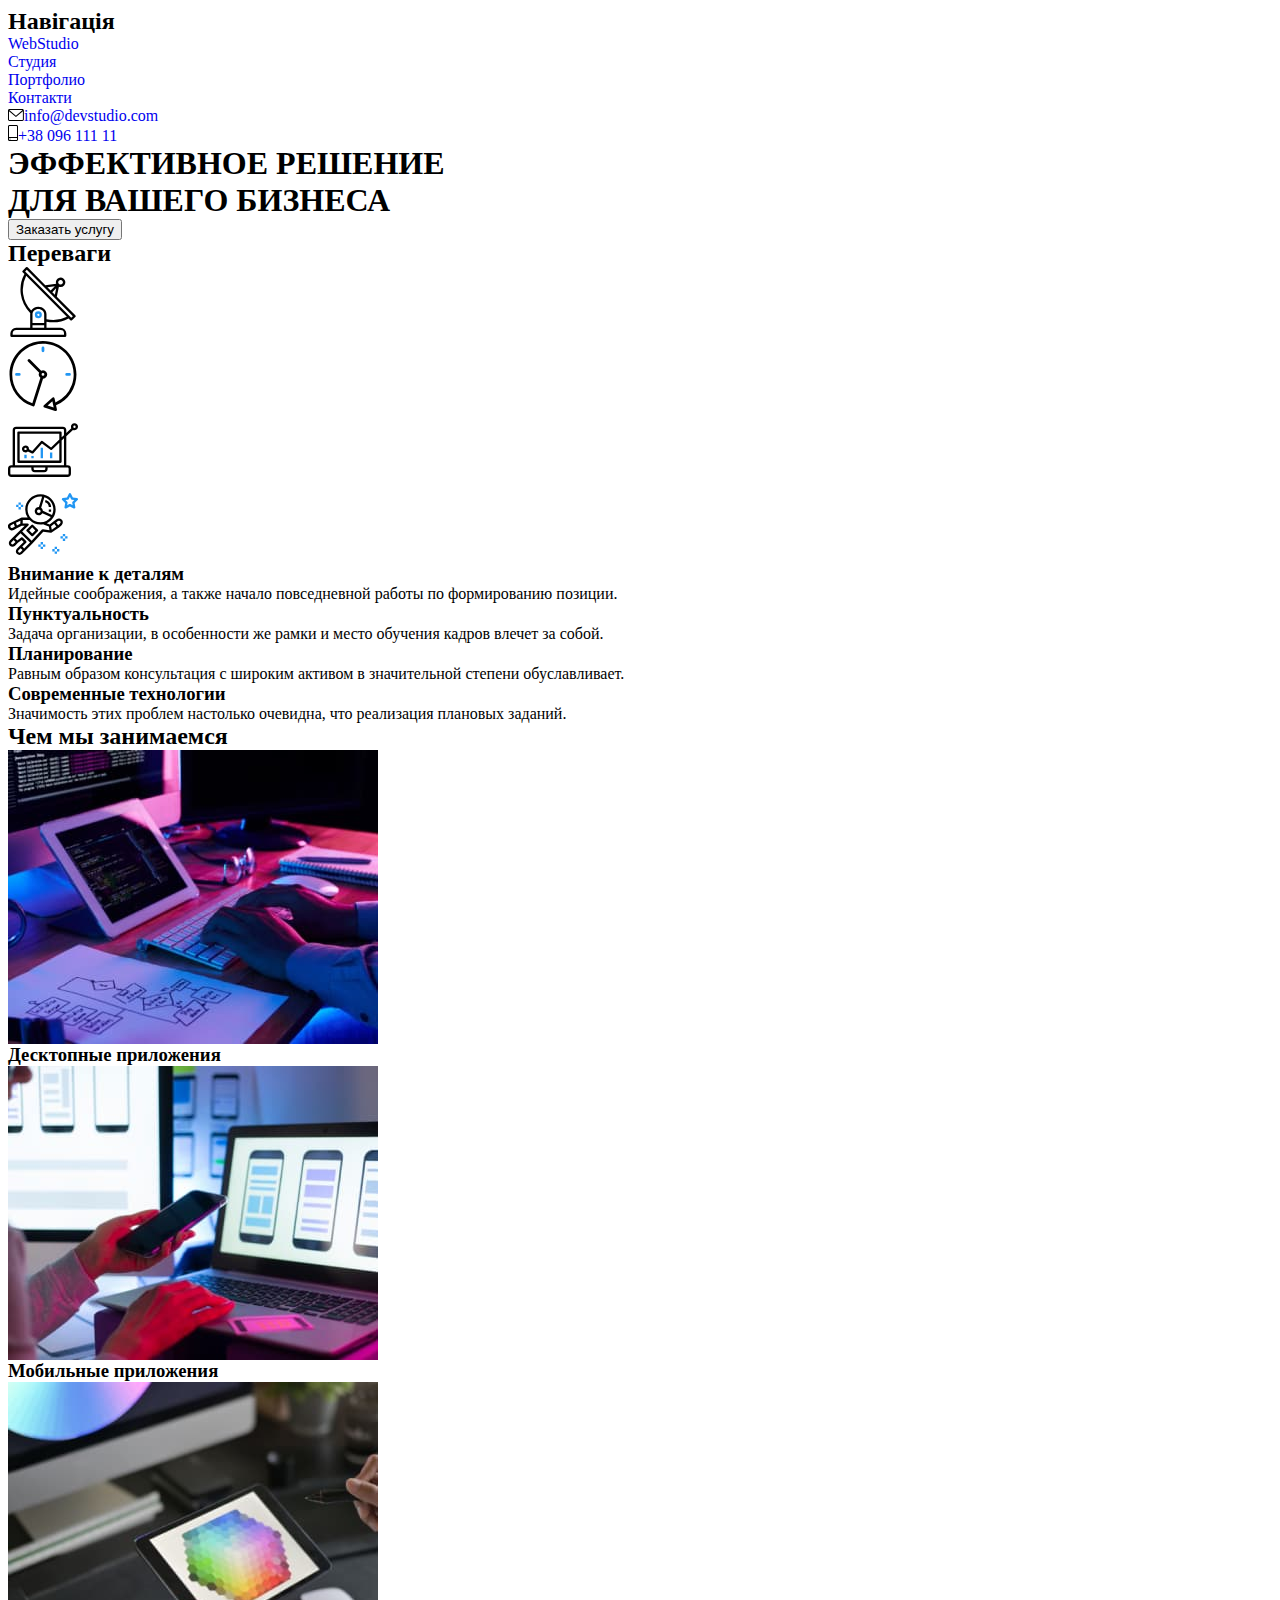
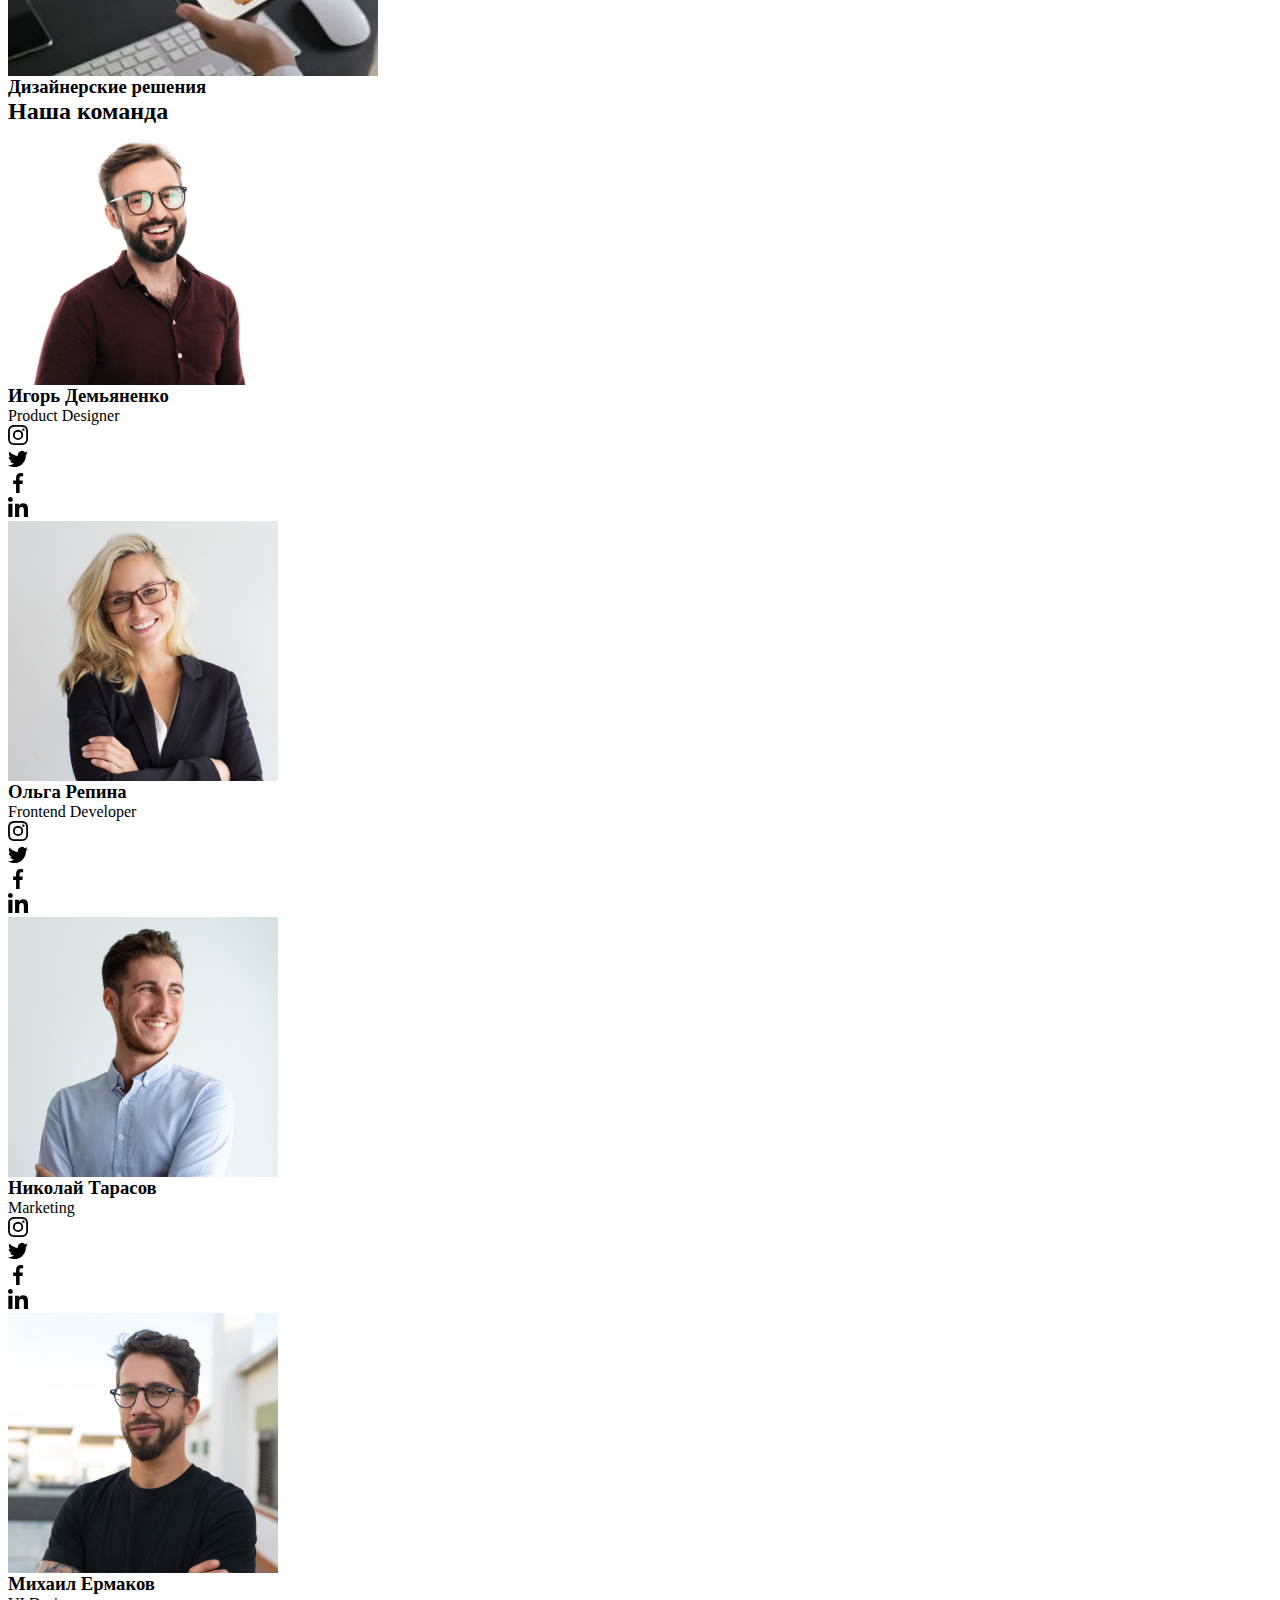
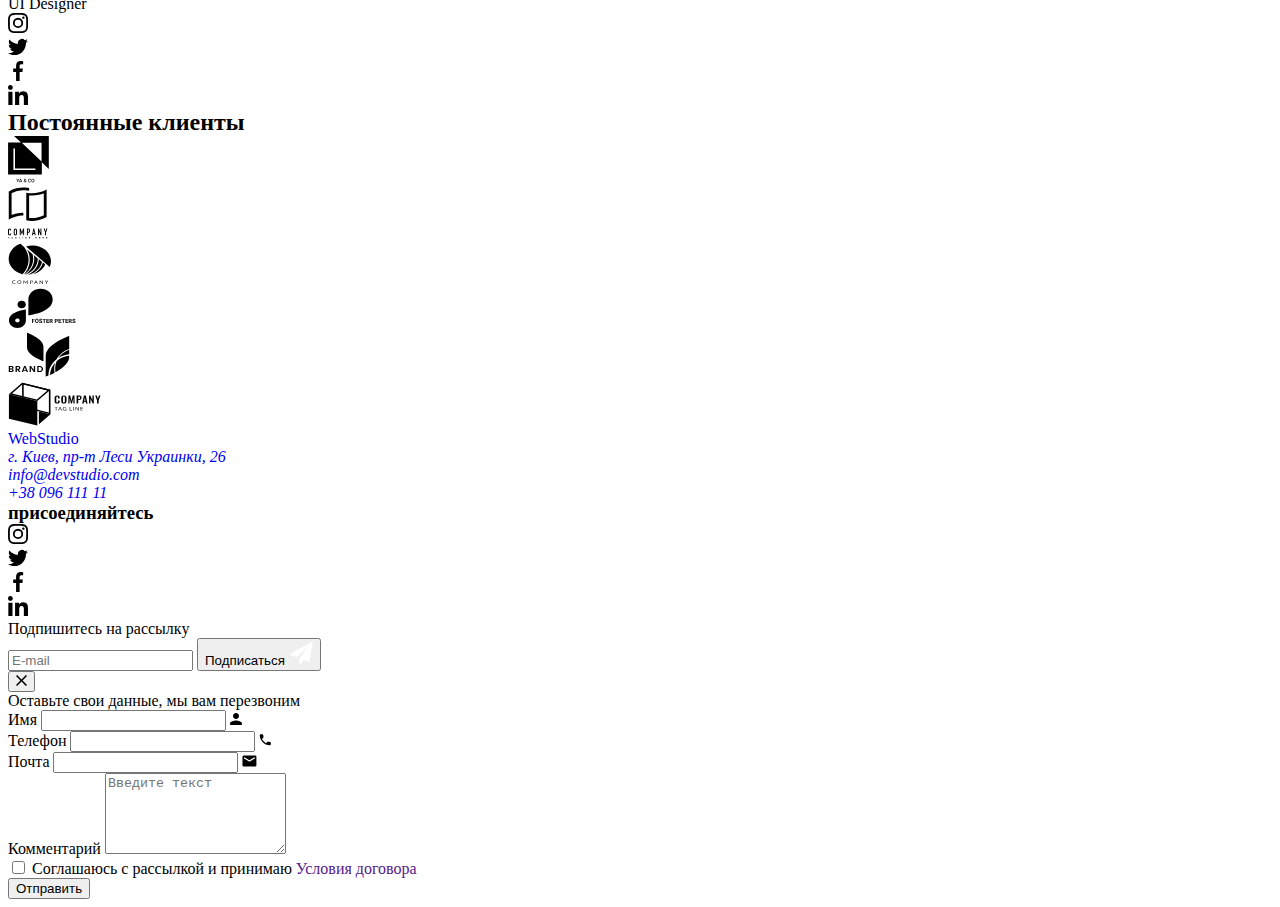
==== commit 88ac0207: "Update index.html" ====
--- a/index.html
+++ b/index.html
@@ -21,29 +21,40 @@
     <!-- шапка-->
 
 
-<header class="header "> 
-    <section class="navigation-section">
+<header class="header"> 
+    <section>
         <h2 class="not-see">Навігація</h2>
         <div class="container">
         <nav class=" navigation">
-            <a href="./index.html " class="link link-logo logo-web">Web<span class="logo-header">Studio</span></a>
-                <ul class="navigation-page">
-                    <li class="navigation-item"> <a href="./index.html" class="link navigation-link" >Студия </a> </li>
-                    <li class="navigation-item"> <a href="./portfolio.html" class="link navigation-link" > Портфолио</a>  </li>
-                    <li class="navigation-item"> <a href="#" class="link navigation-link">Контакти</a> </li>
+            <a href="./index.html " class="logo navigation__logo">Web<span class="logo__part">Studio</span></a>
+                <ul class="navigation__list">
+                    <li class="navigation__item"> 
+                        <a href="./index.html" class="navigation__link" >Студия </a> 
+                    </li>
+                    <li class="navigation__item"> 
+                        <a href="./portfolio.html" class="navigation__link" > Портфолио</a>  
+                    </li>
+                    <li class="navigation__item"> 
+                        <a href="#" class="navigation__link">Контакти</a> 
+                    </li>
                 </ul>
         
-            <ul class="mail-tel">  
-                <li class="navigation-contacts">
+            <ul class="contacts">  
+                <li class="contacts__item">
                    
-                     <a href="mailto:ifo@devstudio.com" class="mail"><svg class="navigation-contacts-icon" width="16" height="12">
-                        <use href="images/social/icon.svg#icon-mail"></use>
-                    </svg>info@devstudio.com</a> </li> 
-                <li class="navigation-contacts">
+                     <a href="mailto:ifo@devstudio.com" class="contacts__link">
+                        <svg class="contacts__icon" width="16" height="12">
+                            <use href="images/social/icon.svg#icon-mail"></use>
+                        </svg>info@devstudio.com</a> 
+                </li> 
+                <li class="contacts__item">
                     
-                     <a href="tel:+380961111" class="tel "><svg width="10" height="16" class="navigation-contacts-icon" >
-                        <use href="images/social/icon.svg#icon-smartphone"></use>
-                    </svg>+38 096 111 11</a> </li>
+                     <a href="tel:+380961111" class="contacts__link">
+                        <svg width="10" height="16" class="contacts__icon" >
+                            <use href="images/social/icon.svg#icon-smartphone"></use>
+                        </svg>+38 096 111 11
+                    </a> 
+                </li>
             </ul>
         </nav>
         </div>
@@ -56,12 +67,12 @@
     <!--кнопка-->
 <section class="hero " >
     <div class="container">
-        <h1 class="home-title"> ЭФФЕКТИВНОЕ РЕШЕНИЕ <br> ДЛЯ ВАШЕГО БИЗНЕСА </h1>
-        <button type="button" class="order-a-service" data-modal-open> Заказать услугу</button>
+        <h1 class="hero__title"> ЭФФЕКТИВНОЕ РЕШЕНИЕ <br> ДЛЯ ВАШЕГО БИЗНЕСА </h1>
+        <button type="button" class="hero__button" data-modal-open> Заказать услугу</button>
     </div>
 </section>
 <!-- Переваги-->
-<section class="advantages ">
+<section class="advantages">
 <div class="container">   
     <h2 class="not-see">Переваги</h2>
 
--- a/css/main.min.css
+++ b/css/main.min.css
@@ -1 +1,2 @@
-/* No CSS *//*# sourceMappingURL=main.min.css.map */+li{list-style-type:none}p,h1,h2,h3,h4,h5,h6{margin:0}ul{margin:0;padding:0}img{display:block}a{text-decoration:none}button{cursor:pointer}
+/*# sourceMappingURL=main.min.css.map */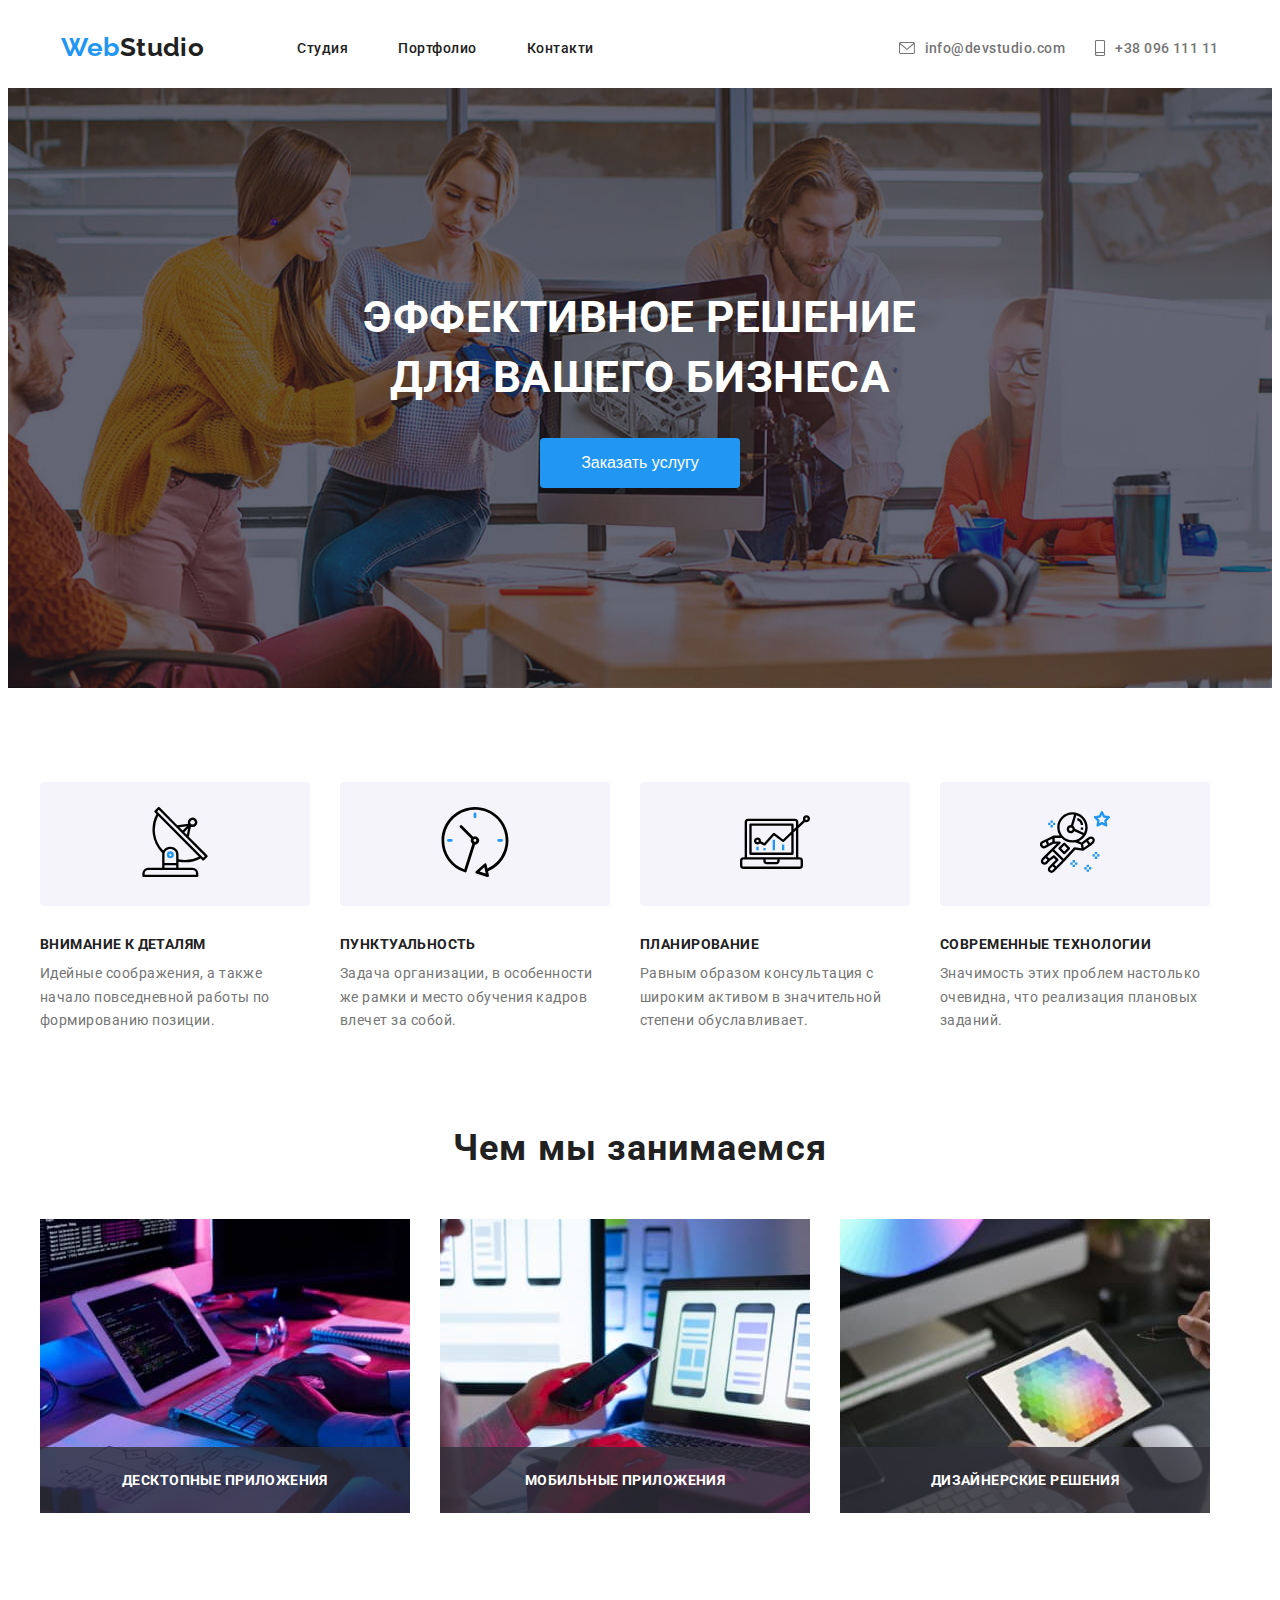
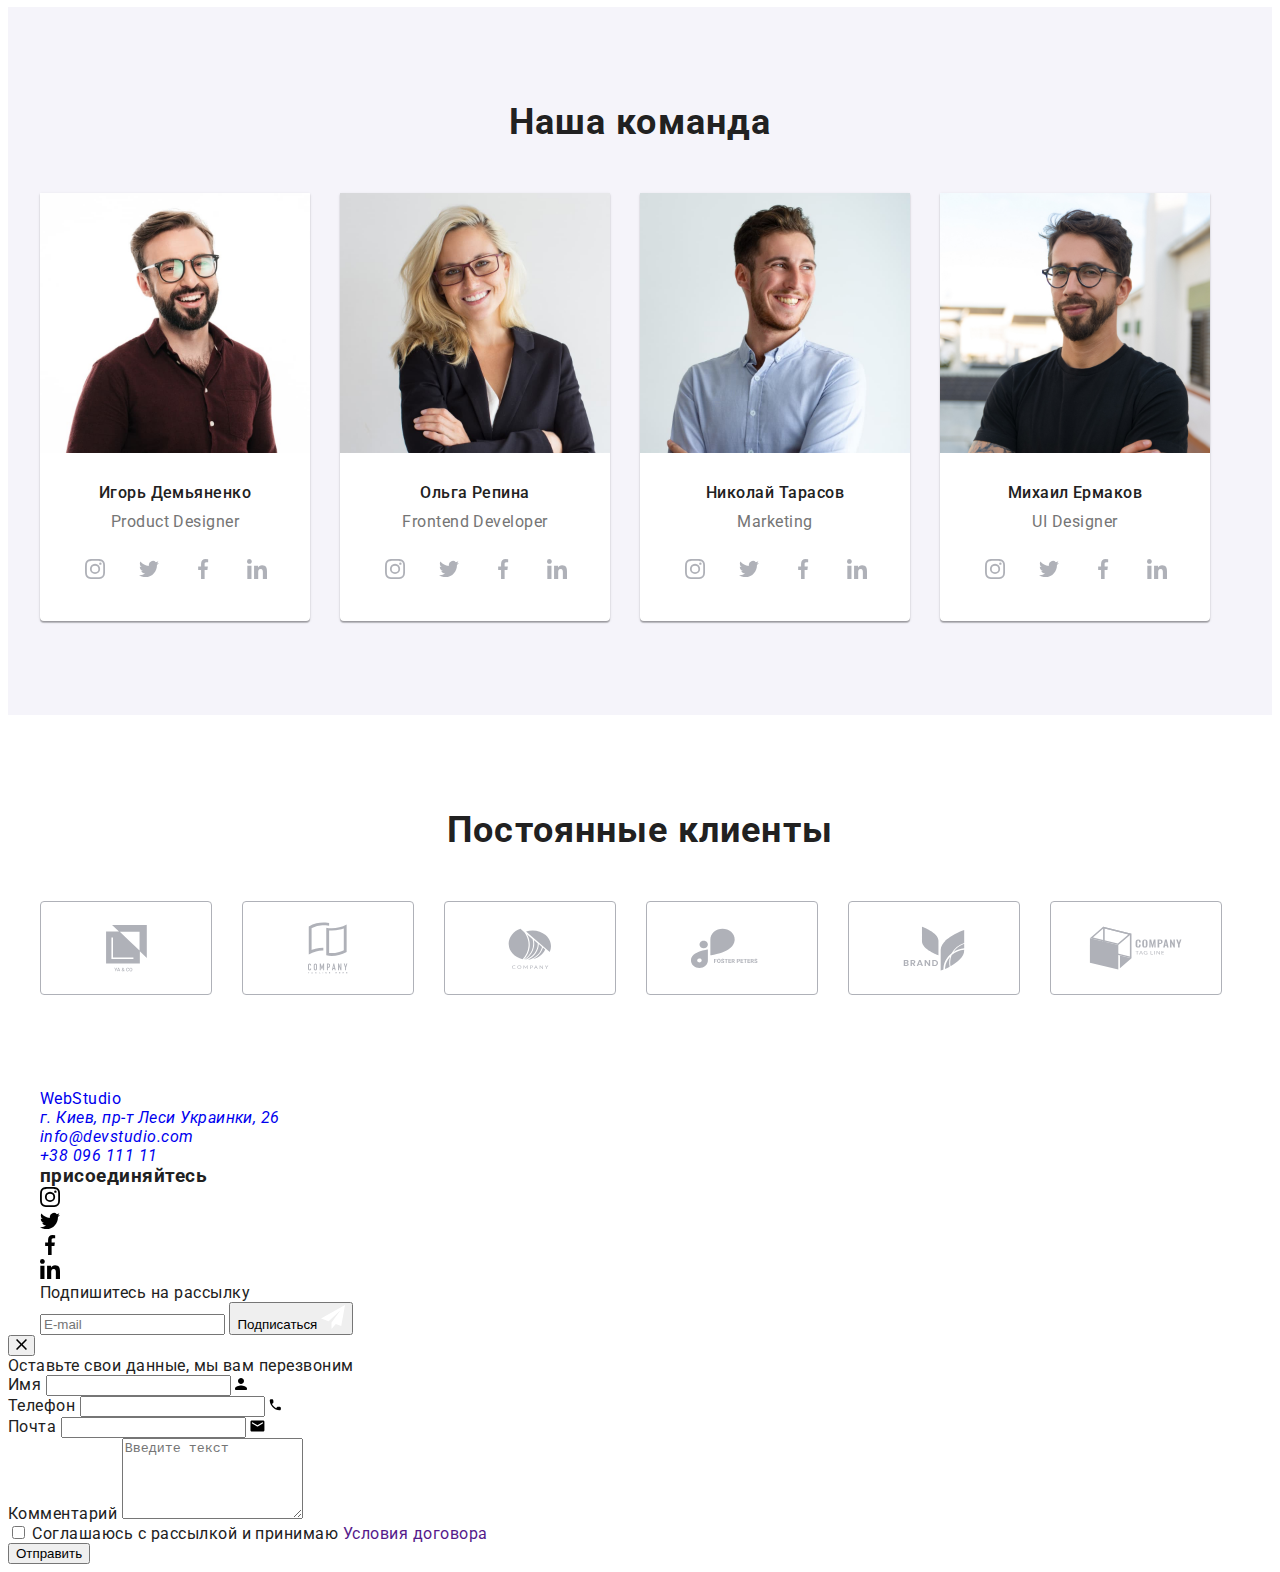
==== commit c46a838e: "Update index.html" ====
--- a/index.html
+++ b/index.html
@@ -26,7 +26,7 @@
         <h2 class="not-see">Навігація</h2>
         <div class="container">
         <nav class=" navigation">
-            <a href="./index.html " class="logo navigation__logo">Web<span class="logo__part">Studio</span></a>
+            <a href="./index.html " class="navigation__logo">Web<span class="logo__part">Studio</span></a>
                 <ul class="navigation__list">
                     <li class="navigation__item"> 
                         <a href="./index.html" class="navigation__link" >Студия </a> 
@@ -76,30 +76,30 @@
 <div class="container">   
     <h2 class="not-see">Переваги</h2>
 
-        <ul class="advantages-picture">
-            <li class="advantages-picture-item">
-                <div class="advantages-picture-icon">
+        <ul class="icons">
+            <li class="icons__item">
+                <div class="icons__container">
                     <svg  width="70" height="70">
                         <use href="images/social/icon.svg#icon-antenna-1"></use>
                     </svg>
                 </div>
             </li>
-            <li class="advantages-picture-item" >
-                <div class="advantages-picture-icon">
+            <li class="icons__item" >
+                <div class="icons__container">
                     <svg width="70" height="70">
                         <use href="images/social/icon.svg#icon-clock-1"></use>
                     </svg>
                 </div>
             </li>
-            <li class="advantages-picture-item">
-                <div class="advantages-picture-icon">
+            <li class="icons__item">
+                <div class="icons__container">
                     <svg width="70" height="70">
                         <use href="images/social/icon.svg#icon-diagram-1"></use>
                     </svg>
                 </div>
             </li>
-            <li class="advantages-picture-item">
-                <div class="advantages-picture-icon">
+            <li class="icons__item">
+                <div class="icons__container">
                     <svg width="70" height="70">
                         <use href="images/social/icon.svg#icon-astronaut-1"></use>
                     </svg>
@@ -107,28 +107,26 @@
             </li>
         </ul>
 
-       <ul class="advantages-list">
+       <ul class="advantages__list">
             
-               
-            
-           <li class="advantages-item">
-              <h3 class="advantages-title"> Внимание к деталям</h3>  
-              <p class="advantages-text">Идейные соображения, а также начало повседневной работы по формированию позиции.</p>
+            <li class="advantages__item">
+              <h3 class="advantages__title"> Внимание к деталям</h3>  
+              <p class="advantages__text">Идейные соображения, а также начало повседневной работы по формированию позиции.</p>
           </li>
 
-           <li class="advantages-item">
-              <h3 class="advantages-title">Пунктуальность</h3>
-              <p class="advantages-text">Задача организации, в особенности же рамки и место обучения кадров влечет за собой.</p>
+           <li class="advantages__item">
+              <h3 class="advantages__title">Пунктуальность</h3>
+              <p class="advantages__text">Задача организации, в особенности же рамки и место обучения кадров влечет за собой.</p>
           </li>
 
-           <li class="advantages-item">
-               <h3 class="advantages-title">Планирование</h3>
-               <p class="advantages-text">Равным образом консультация с широким активом в значительной степени обуславливает.</p>
+           <li class="advantages__item">
+               <h3 class="advantages__title">Планирование</h3>
+               <p class="advantages__text">Равным образом консультация с широким активом в значительной степени обуславливает.</p>
            </li>
 
-           <li class="advantages-item">
-               <h3 class="advantages-title">Современные технологии</h3>
-               <p class="advantages-text">Значимость этих проблем настолько очевидна, что реализация плановых заданий.</p>
+           <li class="advantages__item">
+               <h3 class="advantages__title">Современные технологии</h3>
+               <p class="advantages__text">Значимость этих проблем настолько очевидна, что реализация плановых заданий.</p>
            </li>
    
       </ul>
@@ -136,24 +134,24 @@
 </section>
 
 <!--- Чим займаємось-->
-<section class="our-work ">
-    <div class="container our-work-box">
-        <h2 class="title our-work-title">Чем мы занимаемся</h2>
-         <ul class="our-work-list"> 
-            <li class="our-work-item"><img src="./images/programer-working.jpg" alt="програміст працює" width="370" >
-                <div class="our-work-box-foto-name">
-                    <h3 class="our-work-foto-name">Десктопные приложения</h3>
-                </div>
-            </li>
-            <li class="our-work-item">
+<section class="whatwedo">
+    <div class="container">
+        <h2 class="whatwedo__title">Чем мы занимаемся</h2>
+         <ul class="our-work"> 
+            <li class="our-work__item"><img src="./images/programer-working.jpg" alt="програміст працює" width="370" >
+                <div class="our-work__box-for-title">
+                    <h3 class="our-work__title">Десктопные приложения</h3>
+                </div>
+            </li>
+            <li class="our-work__item">
                 <img src="./images/smartphones.jpg" alt="працює на смартфоні" width="370"> 
-                <div class="our-work-box-foto-name">
-                    <h3 class="our-work-foto-name">Мобильные приложения</h3>
-                </div>
-            </li>
-            <li class="our-work-item"><img src="./images/web-design.jpg" alt="веб дизайн" width="370"> 
-                <div class="our-work-box-foto-name">
-                    <h3 class="our-work-foto-name">Дизайнерские решения</h3>
+                <div class="our-work__box-for-title">
+                    <h3 class="our-work__title">Мобильные приложения</h3>
+                </div>
+            </li>
+            <li class="our-work__item"><img src="./images/web-design.jpg" alt="веб дизайн" width="370"> 
+                <div class="our-work__box-for-title">
+                    <h3 class="our-work__title">Дизайнерские решения</h3>
                 </div>
             </li>
         </ul>
@@ -162,47 +160,47 @@
 <!---Наша команда-->
 
 <section class="our-team ">
-<div class="container our-team-box ">   
-    <h2 class="title our-team-tit">Наша команда</h2>
+<div class="container">   
+    <h2 class="our-team__title">Наша команда</h2>
     
-        <ul class="our-team-list">
-           <li class="our-team-item"> 
-                <img class="our-team-img" src="./images/photoigor.jpg" alt="Фото Ігоря" width="270" >  
+        <ul class="our-team__list">
+           <li class="our-team__item"> 
+                <img class="our-team__img" src="./images/photoigor.jpg" alt="Фото Ігоря" width="270" >  
             <div>    
-                    <h3 class="our-team-title">Игорь Демьяненко</h3>
-                    <p class="our-team-position">Product Designer</p>
-                        <ul class="our-team-social-list">
-                            <li class="our-team-social-item">
+                    <h3 class="our-team__name">Игорь Демьяненко</h3>
+                    <p class="our-team__position">Product Designer</p>
+                        <ul class="social-net">
+                            <li class="social-net__item">
                                 <a href="" 
-                                class="our-team-social-link">
-                                    <svg class="our-team-social-icon" width="20" height="20">
+                                class="social-net__link">
+                                    <svg class="social-net__icon" width="20" height="20">
                                         <use href="./images/social/icon.svg#icon-instagram-2">
                                         </use>
                                     </svg>
                                 </a>
                             </li>
-                            <li class="our-team-social-item">
+                            <li class="social-net__item">
                                 <a href="" 
-                                class="our-team-social-link">
-                                    <svg class="our-team-social-icon" width="20" height="20">
+                                class="social-net__link">
+                                    <svg class="social-net__icon" width="20" height="20">
                                         <use href="./images/social/icon.svg#icon-twitter-1">
                                         </use>
                                     </svg>
                                 </a>
                             </li>
-                            <li class="our-team-social-item">
+                            <li class="social-net__item">
                                 <a href="" 
-                                class="our-team-social-link">
-                                    <svg class="our-team-social-icon" width="20" height="20">
+                                class="social-net__link">
+                                    <svg class="social-net__icon" width="20" height="20">
                                         <use href="./images/social/icon.svg#icon-facebook-1">
                                         </use>
                                     </svg>
                                 </a>
                             </li>
-                            <li class="our-team-social-item">
+                            <li class="social-net__item">
                                 <a href="" 
-                                class="our-team-social-link">
-                                    <svg class="our-team-social-icon" width="20" height="20">
+                                class="social-net__link">
+                                    <svg class="social-net__icon" width="20" height="20">
                                         <use href="./images/social/icon.svg#icon-linkedin-1">
                                         </use>
                                     </svg>
@@ -211,39 +209,39 @@
                         </ul>
             </div>
             </li>
-           <li class="our-team-item">
-                <img class="our-team-img" src="./images/photoolia.jpg" alt="Фото Олі" width="270">
+           <li class="our-team__item">
+                <img class="our-team__img" src="./images/photoolia.jpg" alt="Фото Олі" width="270">
             <div>    
-                    <h3 class="our-team-title">Ольга Репина</h3>
-                    <p class="our-team-position">Frontend Developer</p>
-                        <ul class="our-team-social-list">
-                            <li class="our-team-social-item">
-                                <a href="" class="our-team-social-link">
-                                    <svg class="our-team-social-icon" width="20" height="20">
+                    <h3 class="our-team__name">Ольга Репина</h3>
+                    <p class="our-team__position">Frontend Developer</p>
+                        <ul class="social-net">
+                            <li class="social-net__item">
+                                <a href="" class="social-net__link">
+                                    <svg class="social-net__icon" width="20" height="20">
                                         <use href="./images/social/icon.svg#icon-instagram-2">
                                         </use>
                                     </svg>
                                 </a>
                             </li>
-                            <li class="our-team-social-item">
-                                <a href="" class="our-team-social-link">
-                                    <svg class="our-team-social-icon" width="20" height="20">
+                            <li class="social-net__item">
+                                <a href="" class="social-net__link">
+                                    <svg class="social-net__icon" width="20" height="20">
                                         <use href="./images/social/icon.svg#icon-twitter-1">
                                         </use>
                                     </svg>
                                 </a>
                             </li>
-                            <li class="our-team-social-item">
-                                <a href="" class="our-team-social-link">
-                                    <svg class="our-team-social-icon" width="20" height="20">
+                            <li class="social-net__item">
+                                <a href="" class="social-net__link">
+                                    <svg class="social-net__icon" width="20" height="20">
                                         <use href="./images/social/icon.svg#icon-facebook-1">
                                         </use>
                                     </svg>
                                 </a>
                             </li>
-                            <li class="our-team-social-item">
-                                <a href="" class="our-team-social-link">
-                                    <svg class="our-team-social-icon" width="20" height="20">
+                            <li class="social-net__item">
+                                <a href="" class="social-net__link">
+                                    <svg class="social-net__icon" width="20" height="20">
                                         <use href="./images/social/icon.svg#icon-linkedin-1">
                                         </use>
                                     </svg>
@@ -253,39 +251,39 @@
             </div>
             </li>
 
-           <li class="our-team-item"> 
-                <img class="our-team-img" src="./images/photonick(1).jpg" alt="Фото Миколи" width="270" >
+           <li class="our-team__item"> 
+                <img class="our-team__img" src="./images/photonick(1).jpg" alt="Фото Миколи" width="270" >
             <div>   
-                    <h3 class="our-team-title">Николай Тарасов</h3>
-                    <p class="our-team-position">Marketing</p>
-                        <ul class="our-team-social-list">
-                            <li class="our-team-social-item">
-                                <a href="" class="our-team-social-link">
-                                    <svg class="our-team-social-icon" width="20" height="20">
+                    <h3 class="our-team__name">Николай Тарасов</h3>
+                    <p class="our-team__position">Marketing</p>
+                        <ul class="social-net">
+                            <li class="social-net__item">
+                                <a href="" class="social-net__link">
+                                    <svg class="social-net__icon" width="20" height="20">
                                         <use href="./images/social/icon.svg#icon-instagram-2">
                                         </use>
                                     </svg>
                                 </a>
                             </li>
-                            <li class="our-team-social-item">
-                                <a href="" class="our-team-social-link">
-                                    <svg class="our-team-social-icon" width="20" height="20">
+                            <li class="social-net__item">
+                                <a href="" class="social-net__link">
+                                    <svg class="social-net__icon" width="20" height="20">
                                         <use href="./images/social/icon.svg#icon-twitter-1">
                                         </use>
                                     </svg>
                                 </a>
                             </li>
-                            <li class="our-team-social-item">
-                                <a href="" class="our-team-social-link">
-                                    <svg class="our-team-social-icon" width="20" height="20">
+                            <li class="social-net__item">
+                                <a href="" class="social-net__link">
+                                    <svg class="social-net__icon" width="20" height="20">
                                         <use href="./images/social/icon.svg#icon-facebook-1">
                                         </use>
                                     </svg>
                                 </a>
                             </li>
-                            <li class="our-team-social-item">
-                                <a href="" class="our-team-social-link">
-                                    <svg class="our-team-social-icon" width="20" height="20">
+                            <li class="social-net__item">
+                                <a href="" class="social-net__link">
+                                    <svg class="social-net__icon" width="20" height="20">
                                         <use href="./images/social/icon.svg#icon-linkedin-1">
                                         </use>
                                     </svg>
@@ -294,39 +292,39 @@
                         </ul>
             </div>
             </li>
-            <li class="our-team-item"> 
-                <img class="our-team-img" src="./images/photomikh.jpg" alt="Фото Михайла" width="270">
+            <li class="our-team__item"> 
+                <img class="our-team__img" src="./images/photomikh.jpg" alt="Фото Михайла" width="270">
             <div>   
-                    <h3 class="our-team-title">Михаил Ермаков</h3>
-                    <p class="our-team-position">UI Designer</p>
-                        <ul class="our-team-social-list">
-                            <li class="our-team-social-item">
-                                <a href="" class="our-team-social-link">
-                                    <svg class="our-team-social-icon" width="20" height="20">
+                    <h3 class="our-team__name">Михаил Ермаков</h3>
+                    <p class="our-team__position">UI Designer</p>
+                        <ul class="social-net">
+                            <li class="social-net__item">
+                                <a href="" class="social-net__link">
+                                    <svg class="social-net__icon" width="20" height="20">
                                         <use href="./images/social/icon.svg#icon-instagram-2">
                                         </use>
                                     </svg>
                                 </a>
                             </li>
-                            <li class="our-team-social-item">
-                                <a href="" class="our-team-social-link">
-                                    <svg class="our-team-social-icon" width="20" height="20">
+                            <li class="social-net__item">
+                                <a href="" class="social-net__link">
+                                    <svg class="social-net__icon" width="20" height="20">
                                         <use href="./images/social/icon.svg#icon-twitter-1">
                                         </use>
                                     </svg>
                                 </a>
                             </li>
-                            <li class="our-team-social-item">
-                                <a href="" class="our-team-social-link">
-                                    <svg class="our-team-social-icon" width="20" height="20">
+                            <li class="social-net__item">
+                                <a href="" class="social-net__link">
+                                    <svg class="social-net__icon" width="20" height="20">
                                         <use href="./images/social/icon.svg#icon-facebook-1">
                                         </use>
                                     </svg>
                                 </a>
                             </li>
-                            <li class="our-team-social-item">
-                                <a href="" class="our-team-social-link">
-                                    <svg class="our-team-social-icon" width="20" height="20">
+                            <li class="social-net__item">
+                                <a href="" class="social-net__link">
+                                    <svg class="social-net__icon" width="20" height="20">
                                         <use href="./images/social/icon.svg#icon-linkedin-1">
                                         </use>
                                     </svg>
@@ -340,48 +338,48 @@
 </div>       
 </section>
 
-<section class="client">
+<section class="customers">
 <div class="container">
-        <h2 class="title client-title">Постоянные клиенты </h2>
-            <ul class="client-list">
-                <li class="client-item">
-                    <a class="client-item-link" href="">
-                        <svg class="client-icon" width="41" height="46.7" >
-                            <use class="client-icon" href="images/social/icon.svg#icon-group-5" ></use>
+        <h2 class="customers__title">Постоянные клиенты </h2>
+            <ul class="customers__list">
+                <li class="customers__item">
+                    <a class="customers__link" href="">
+                        <svg class="customers__icon" width="41" height="46.7" >
+                            <use class="" href="images/social/icon.svg#icon-group-5" ></use>
                         </svg>  
                     </a>
                 </li>
-                <li class="client-item">
-                    <a class="client-item-link" href="">
-                        <svg class="client-icon" width="40" height="52">
+                <li class="customers__item">
+                    <a class="customers__link" href="">
+                        <svg class="customers__icon" width="40" height="52">
                             <use href="images/social/icon.svg#icon-group-4"></use>
                         </svg>
                     </a>
                 </li>
-                <li class="client-item">
-                    <a class="client-item-link" href="">
-                        <svg class="client-icon" width="43.46" height="41.18">
+                <li class="customers__item">
+                    <a class="customers__link" href="">
+                        <svg class="customers__icon" width="43.46" height="41.18">
                             <use href="images/social/icon.svg#icon-group-3"></use>
                         </svg>
                     </a>
                 </li>
-                <li class="client-item">
-                    <a class="client-item-link" href="">
-                        <svg class="client-icon" width="84.44" height="40.62">
+                <li class="customers__item">
+                    <a class="customers__link" href="">
+                        <svg class="customers__icon" width="84.44" height="40.62">
                             <use  href="images/social/icon.svg#icon-group-2"></use>
                         </svg>
                     </a>
                 </li>
-                <li class="client-item">
-                      <a class="client-item-link" href="">
-                        <svg class="client-icon" width="62.54" height="45.43" >
+                <li class="customers__item">
+                      <a class="customers__link" href="">
+                        <svg class="customers__icon" width="62.54" height="45.43" >
                             <use  href="images/social/icon.svg#icon-group-1" ></use>
                         </svg>  
                     </a>
                 </li>
-                <li class="client-item">
-                    <a class="client-item-link" href="">
-                        <svg class="client-icon" width="93.79" height="43.93">
+                <li class="customers__item">
+                    <a class="customers__link" href="">
+                        <svg class="customers__icon" width="93.79" height="43.93">
                             <use href="images/social/icon.svg#icon-group"></use>
                         </svg>
                     </a>
--- a/css/main.min.css
+++ b/css/main.min.css
@@ -1,2 +1,2 @@
-li{list-style-type:none}p,h1,h2,h3,h4,h5,h6{margin:0}ul{margin:0;padding:0}img{display:block}a{text-decoration:none}button{cursor:pointer}
+:root{--foooter-color: #2f303a;--background-color: #e5e5e5;--title-text-color: #212121;--p-color: #757575}li{list-style-type:none}p,h1,h2,h3,h4,h5,h6{margin:0}ul{margin:0;padding:0}img{display:block}a{text-decoration:none}button{cursor:pointer}.container{width:1200px;padding-left:15px;padding-right:15px;margin-left:auto;margin-right:auto}.not-see{display:none}body{font-family:"Roboto", sans-serif;color:#212121;font-size:16px;letter-spacing:0.03em;background-color:#ffffff}.header{background-color:#ffffff;margin-left:auto;margin-right:auto}.navigation{display:flex;align-items:center;justify-content:center;margin:auto}.navigation__logo{font-family:"Raleway", sans-serif;font-weight:bold;font-size:26px;line-height:1.2;color:#2196f3;margin-right:93px}.logo__part{color:#212121}.navigation__list{display:flex;justify-content:center;align-items:center}.navigation__item{margin-right:50px}.navigation__item:last-child{margin-right:305px}.navigation__link{position:relative;display:block;padding-top:32px;padding-bottom:32px;font-weight:500;font-size:14px;line-height:1.15;color:#212121}.navigation__link:hover{color:#2196f3}.navigation__link:hover::after{opacity:1}.navigation__link::after{content:"";position:absolute;width:100%;height:4px;border:2px solid;color:#2196f3;border-radius:2px;opacity:0;bottom:0;left:0}.contacts{display:flex}.contacts__item+.contacts__item{margin-left:30px}.contacts__link{display:flex;align-items:center;font-weight:500;font-size:14px;line-height:1.15;color:var(--p-color);fill:var(--p-color);transition-property:color;transition-duration:250ms;transition-timing-function:cubic-bezier(0.4, 0, 0.2, 1)}.contacts__link:hover{color:#2196f3;fill:#2196f3}.contacts__icon{margin-right:10px;transition-property:fill;transition-duration:250ms;transition-timing-function:cubic-bezier(0.4, 0, 0.2, 1)}.hero{max-width:1600px;padding-top:200px;padding-bottom:200px;margin-left:auto;margin-right:auto;margin-bottom:94px;background-image:linear-gradient(rgba(47,48,58,0.4), rgba(47,48,58,0.4)),url(../images/people-work.jpg);background-repeat:no-repeat;background-position:center;background-size:cover}.hero__title{font-weight:bold;font-size:44px;line-height:1.36;color:#ffffff;display:flex;justify-content:center;text-align:center;margin-bottom:30px;text-transform:uppercase}.hero__button{background-color:#2196f3;color:#ffffff;font-size:16px;box-shadow:0px 4px 4px rgba(0,0,0,0.15);border-radius:4px;width:200px;height:50px;border:none;margin:auto;display:block;justify-content:center}.icons{display:flex}.icons__item{margin-right:30px;margin-bottom:30px;background-color:#f5f4fa;border-radius:4px}.icons__item:last-child{margin-right:0}.icons__container{padding:25px 100px}.advantages{background-color:#fff;margin-bottom:94px}.advantages__list{display:flex}.advantages__item{margin-right:30px}.advantages__item:last-child{margin-right:0}.advantages__title{font-weight:bold;font-size:14px;line-height:1.15;color:var(--title-text-color);margin-bottom:10px;letter-spacing:0.03em;text-transform:uppercase}.advantages__text{font-weight:normal;font-size:14px;line-height:1.7;color:var(--p-color);width:270px}.whatwedo{margin-bottom:94px}.whatwedo__title{font-size:36px;line-height:42px;text-align:center;letter-spacing:0.03em;margin-bottom:50px}.our-work{display:flex}.our-work__item{margin-right:30px;position:relative}.our-work__item:last-child{margin-right:0}.our-work__box-for-title{position:absolute;bottom:0;width:100%}.our-work__title{width:100%;font-weight:bold;font-size:14px;line-height:16px;text-align:center;letter-spacing:0.03em;text-transform:uppercase;color:#ffffff;background-color:rgba(47,48,58,0.8);padding-top:25px;padding-bottom:25px}.our-team{margin-left:auto;margin-right:auto;background-color:#f5f4fa;padding-top:94px;padding-bottom:94px;margin-bottom:94px}.our-team__title{font-size:36px;line-height:42px;text-align:center;letter-spacing:0.03em;margin-bottom:50px}.our-team__list{display:flex}.our-team__item{margin-right:30px;justify-content:center;box-shadow:0px 1px 3px rgba(0,0,0,0.12),0px 1px 1px rgba(0,0,0,0.14),0px 2px 1px rgba(0,0,0,0.2);border-radius:0px 0px 4px 4px;background-color:#ffffff}.our-team__item:last-child{margin-right:0}.our-team__img{margin-bottom:30px}.our-team__name{font-weight:500;font-size:16px;line-height:1.19;color:var(--title-text-color);margin-bottom:10px;text-align:center}.our-team__position{font-weight:normal;font-size:16px;line-height:1.19;color:var(--p-color);margin-bottom:16px;text-align:center}.social-net{display:flex;justify-content:center;margin-bottom:30px;padding-right:30px;padding-left:32px}.social-net__item{margin-right:10px}.social-net__item:last-child{margin-right:0}.social-net__link{width:44px;height:44px;border-radius:50%;display:flex;justify-content:center;align-items:center;transition-property:background-color;transition-duration:250ms;transition-timing-function:cubic-bezier(0.4, 0, 0.2, 1)}.social-net__link:hover{background-color:#2196f3}.social-net__link:hover .social-net__icon{fill:#ffffff}.social-net__icon{fill:#afb1b8;transition-property:fill;transition-duration:250ms;transition-timing-function:cubic-bezier(0.4, 0, 0.2, 1)}.customers{margin-bottom:94px}.customers__title{margin-bottom:50px;font-size:36px;line-height:42px;text-align:center;letter-spacing:0.03em}.customers__list{display:flex}.customers__item{margin-right:30px}.customers__item:last-child{margin-right:0}.customers__link{border:1px solid #afb1b8;border-radius:4px;width:170px;height:92px;justify-content:center;align-items:center;display:flex;transition-property:fill, border, border-radius;transition-duration:250ms;transition-timing-function:cubic-bezier(0.4, 0, 0.2, 1)}.customers__link:hover{border:1px solid #2196f3;box-sizing:border-box;border-radius:4px}.customers__icon{fill:#afb1b8;transition-property:fill;transition-duration:250ms;transition-timing-function:cubic-bezier(0.4, 0, 0.2, 1)}.customers__link:hover .customers__icon{fill:#2196f3}
 /*# sourceMappingURL=main.min.css.map */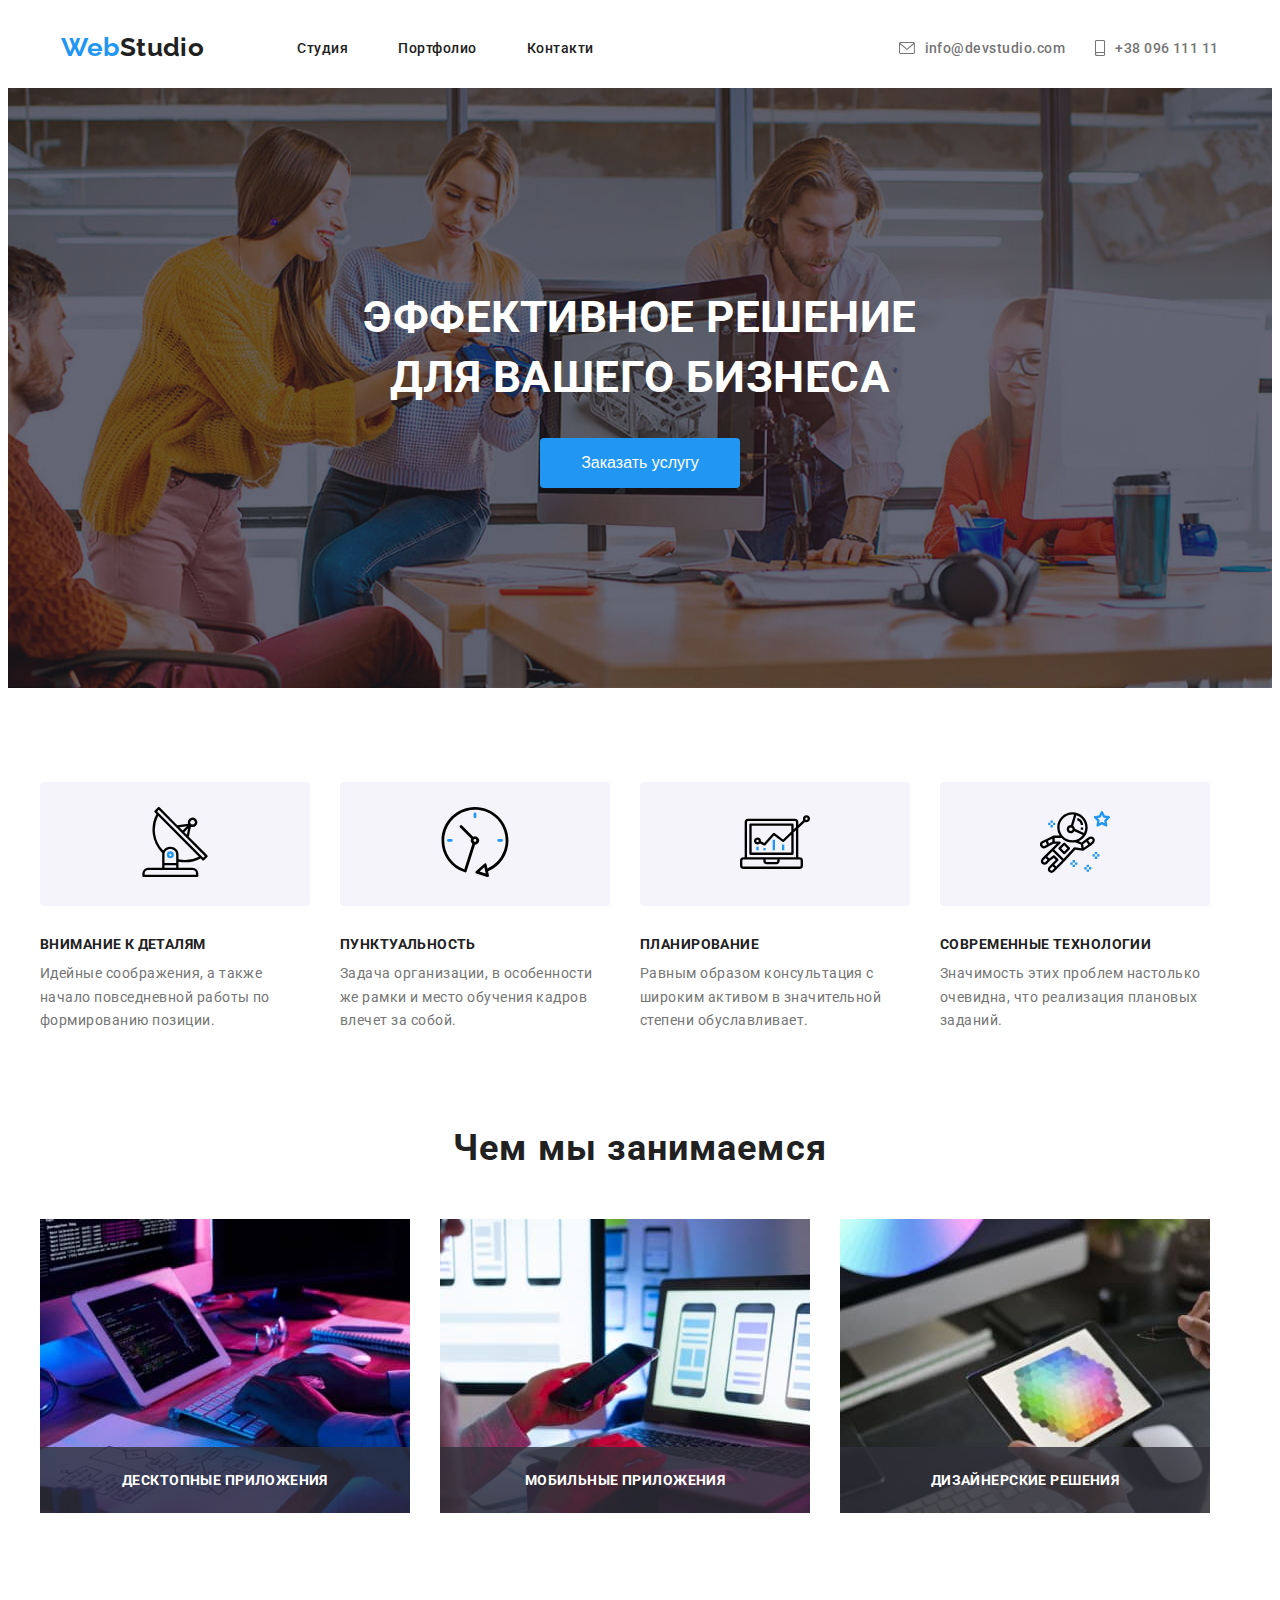
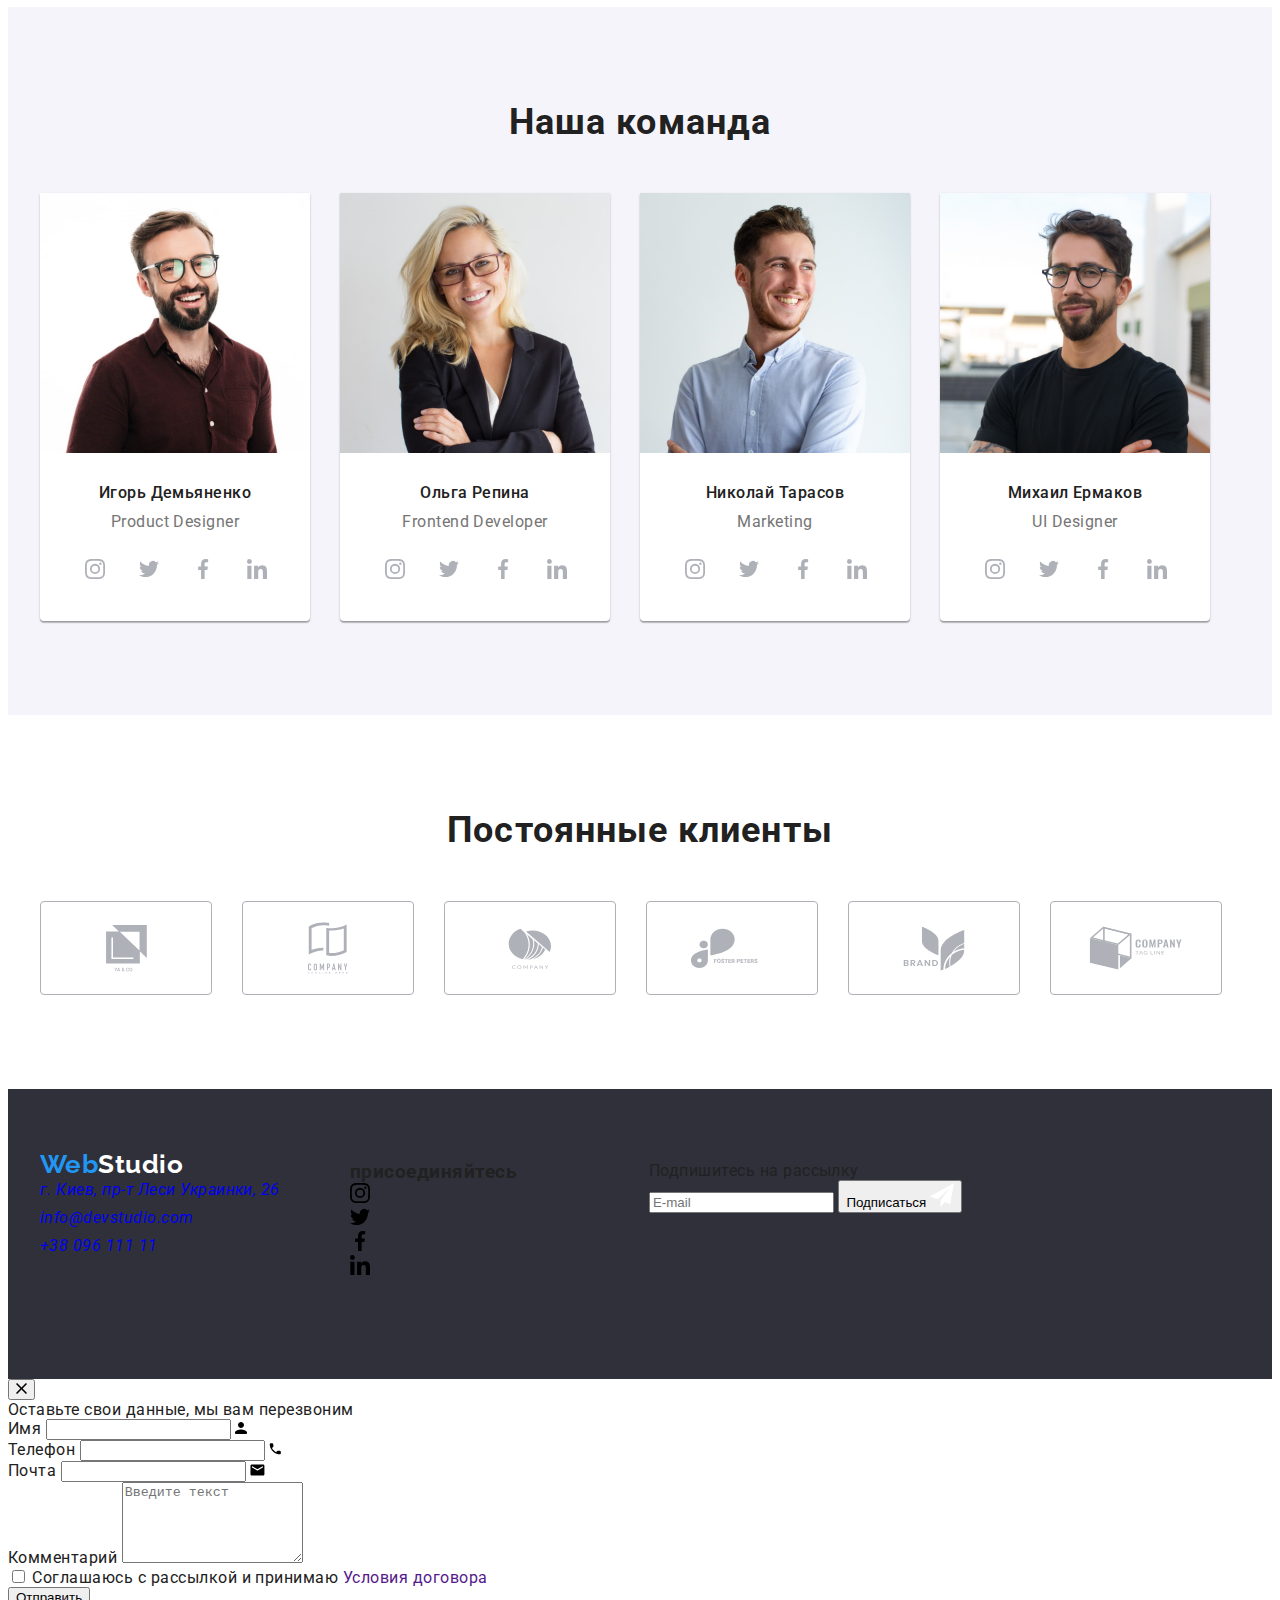
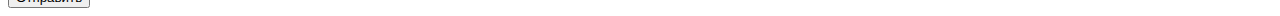
==== commit 6b205c3a: "Update index.html" ====
--- a/index.html
+++ b/index.html
@@ -26,7 +26,7 @@
         <h2 class="not-see">Навігація</h2>
         <div class="container">
         <nav class=" navigation">
-            <a href="./index.html " class="navigation__logo">Web<span class="logo__part">Studio</span></a>
+            <a href="./index.html " class="logo navigation__logo">Web<span class="logo__part">Studio</span></a>
                 <ul class="navigation__list">
                     <li class="navigation__item"> 
                         <a href="./index.html" class="navigation__link" >Студия </a> 
@@ -392,24 +392,30 @@
 <!---футер-->
 <footer class="footer">
     <section class="section-footer" >
-        <div class="container footer-container">
-            <div class="footer-container-left">
+        <div class="container footer-box">
+            <div class="footer-box__left">
             
-        <a href="./index.html " class="link link-logo logo-footer">Web<span class="logo-footer">Studio</span></a>
+        <a href="./index.html " class="logo">Web<span class="logo__right">Studio</span></a>
                 
 
         <address class="contact">
-            <ul>
-                <li class="adress-footer"> <a
+            <ul class="contact__list">
+                <li class="contact__item"> 
+                    <a
                         href="https://www.google.com.ua/maps/place/%D0%B1%D1%83%D0%BB%D1%8C%D0%B2%D0%B0%D1%80+%D0%9B%D0%B5%D1%81%D1%96+%D0%A3%D0%BA%D1%80%D0%B0%D1%97%D0%BD%D0%BA%D0%B8,+26,+%D0%9A%D0%B8%D1%97%D0%B2,+02000/@50.4265841,30.5361971,17z/data=!3m1!4b1!4m5!3m4!1s0x40d4cf0e033ecbe9:0x57a4dffefec77da0!8m2!3d50.4265807!4d30.5383858"
-                        class="link contact-link">г. Киев, пр-т Леси Украинки, 26 </a></li>
-                <li class="mail-footer"> <a href="mailto:ifo@devstudio.com" class="mail ">info@devstudio.com</a></li>
-                <li class="tel-footer"> <a href="tel:+380961111" class="tel ">+38 096 111 11</a> </li>
+                        class="contact__link">г. Киев, пр-т Леси Украинки, 26 </a>
+                </li>
+                <li class="contact__item"> 
+                    <a href="mailto:ifo@devstudio.com" class="contact__link ">info@devstudio.com</a>
+                </li>
+                <li class="contacts__item"> 
+                    <a href="tel:+380961111" class="contact__link ">+38 096 111 11</a> 
+                </li>
         
             </ul>
         </address> 
             </div>
-        <div class="footer-container-right">
+        <div class="footer-box__center">
        <H3 class="title-footer"> присоединяйтесь</H3>
     <ul class="footer-social-list">
         <li class="footer-social-item">
@@ -446,7 +452,7 @@
         </li>
     </ul>
     </div>
-    <div class="footer-container-mail">
+    <div class="footer-box__right">
         <form >
             <p class="fcm-title">Подпишитесь на рассылку</p>
             <label>
--- a/css/main.min.css
+++ b/css/main.min.css
@@ -1,2 +1,2 @@
-:root{--foooter-color: #2f303a;--background-color: #e5e5e5;--title-text-color: #212121;--p-color: #757575}li{list-style-type:none}p,h1,h2,h3,h4,h5,h6{margin:0}ul{margin:0;padding:0}img{display:block}a{text-decoration:none}button{cursor:pointer}.container{width:1200px;padding-left:15px;padding-right:15px;margin-left:auto;margin-right:auto}.not-see{display:none}body{font-family:"Roboto", sans-serif;color:#212121;font-size:16px;letter-spacing:0.03em;background-color:#ffffff}.header{background-color:#ffffff;margin-left:auto;margin-right:auto}.navigation{display:flex;align-items:center;justify-content:center;margin:auto}.navigation__logo{font-family:"Raleway", sans-serif;font-weight:bold;font-size:26px;line-height:1.2;color:#2196f3;margin-right:93px}.logo__part{color:#212121}.navigation__list{display:flex;justify-content:center;align-items:center}.navigation__item{margin-right:50px}.navigation__item:last-child{margin-right:305px}.navigation__link{position:relative;display:block;padding-top:32px;padding-bottom:32px;font-weight:500;font-size:14px;line-height:1.15;color:#212121}.navigation__link:hover{color:#2196f3}.navigation__link:hover::after{opacity:1}.navigation__link::after{content:"";position:absolute;width:100%;height:4px;border:2px solid;color:#2196f3;border-radius:2px;opacity:0;bottom:0;left:0}.contacts{display:flex}.contacts__item+.contacts__item{margin-left:30px}.contacts__link{display:flex;align-items:center;font-weight:500;font-size:14px;line-height:1.15;color:var(--p-color);fill:var(--p-color);transition-property:color;transition-duration:250ms;transition-timing-function:cubic-bezier(0.4, 0, 0.2, 1)}.contacts__link:hover{color:#2196f3;fill:#2196f3}.contacts__icon{margin-right:10px;transition-property:fill;transition-duration:250ms;transition-timing-function:cubic-bezier(0.4, 0, 0.2, 1)}.hero{max-width:1600px;padding-top:200px;padding-bottom:200px;margin-left:auto;margin-right:auto;margin-bottom:94px;background-image:linear-gradient(rgba(47,48,58,0.4), rgba(47,48,58,0.4)),url(../images/people-work.jpg);background-repeat:no-repeat;background-position:center;background-size:cover}.hero__title{font-weight:bold;font-size:44px;line-height:1.36;color:#ffffff;display:flex;justify-content:center;text-align:center;margin-bottom:30px;text-transform:uppercase}.hero__button{background-color:#2196f3;color:#ffffff;font-size:16px;box-shadow:0px 4px 4px rgba(0,0,0,0.15);border-radius:4px;width:200px;height:50px;border:none;margin:auto;display:block;justify-content:center}.icons{display:flex}.icons__item{margin-right:30px;margin-bottom:30px;background-color:#f5f4fa;border-radius:4px}.icons__item:last-child{margin-right:0}.icons__container{padding:25px 100px}.advantages{background-color:#fff;margin-bottom:94px}.advantages__list{display:flex}.advantages__item{margin-right:30px}.advantages__item:last-child{margin-right:0}.advantages__title{font-weight:bold;font-size:14px;line-height:1.15;color:var(--title-text-color);margin-bottom:10px;letter-spacing:0.03em;text-transform:uppercase}.advantages__text{font-weight:normal;font-size:14px;line-height:1.7;color:var(--p-color);width:270px}.whatwedo{margin-bottom:94px}.whatwedo__title{font-size:36px;line-height:42px;text-align:center;letter-spacing:0.03em;margin-bottom:50px}.our-work{display:flex}.our-work__item{margin-right:30px;position:relative}.our-work__item:last-child{margin-right:0}.our-work__box-for-title{position:absolute;bottom:0;width:100%}.our-work__title{width:100%;font-weight:bold;font-size:14px;line-height:16px;text-align:center;letter-spacing:0.03em;text-transform:uppercase;color:#ffffff;background-color:rgba(47,48,58,0.8);padding-top:25px;padding-bottom:25px}.our-team{margin-left:auto;margin-right:auto;background-color:#f5f4fa;padding-top:94px;padding-bottom:94px;margin-bottom:94px}.our-team__title{font-size:36px;line-height:42px;text-align:center;letter-spacing:0.03em;margin-bottom:50px}.our-team__list{display:flex}.our-team__item{margin-right:30px;justify-content:center;box-shadow:0px 1px 3px rgba(0,0,0,0.12),0px 1px 1px rgba(0,0,0,0.14),0px 2px 1px rgba(0,0,0,0.2);border-radius:0px 0px 4px 4px;background-color:#ffffff}.our-team__item:last-child{margin-right:0}.our-team__img{margin-bottom:30px}.our-team__name{font-weight:500;font-size:16px;line-height:1.19;color:var(--title-text-color);margin-bottom:10px;text-align:center}.our-team__position{font-weight:normal;font-size:16px;line-height:1.19;color:var(--p-color);margin-bottom:16px;text-align:center}.social-net{display:flex;justify-content:center;margin-bottom:30px;padding-right:30px;padding-left:32px}.social-net__item{margin-right:10px}.social-net__item:last-child{margin-right:0}.social-net__link{width:44px;height:44px;border-radius:50%;display:flex;justify-content:center;align-items:center;transition-property:background-color;transition-duration:250ms;transition-timing-function:cubic-bezier(0.4, 0, 0.2, 1)}.social-net__link:hover{background-color:#2196f3}.social-net__link:hover .social-net__icon{fill:#ffffff}.social-net__icon{fill:#afb1b8;transition-property:fill;transition-duration:250ms;transition-timing-function:cubic-bezier(0.4, 0, 0.2, 1)}.customers{margin-bottom:94px}.customers__title{margin-bottom:50px;font-size:36px;line-height:42px;text-align:center;letter-spacing:0.03em}.customers__list{display:flex}.customers__item{margin-right:30px}.customers__item:last-child{margin-right:0}.customers__link{border:1px solid #afb1b8;border-radius:4px;width:170px;height:92px;justify-content:center;align-items:center;display:flex;transition-property:fill, border, border-radius;transition-duration:250ms;transition-timing-function:cubic-bezier(0.4, 0, 0.2, 1)}.customers__link:hover{border:1px solid #2196f3;box-sizing:border-box;border-radius:4px}.customers__icon{fill:#afb1b8;transition-property:fill;transition-duration:250ms;transition-timing-function:cubic-bezier(0.4, 0, 0.2, 1)}.customers__link:hover .customers__icon{fill:#2196f3}
+:root{--foooter-color: #2f303a;--background-color: #e5e5e5;--title-text-color: #212121;--p-color: #757575}li{list-style-type:none}p,h1,h2,h3,h4,h5,h6{margin:0}ul{margin:0;padding:0}img{display:block}a{text-decoration:none}button{cursor:pointer}.container{width:1200px;padding-left:15px;padding-right:15px;margin-left:auto;margin-right:auto}.not-see{display:none}body{font-family:"Roboto", sans-serif;color:#212121;font-size:16px;letter-spacing:0.03em;background-color:#ffffff}.header{background-color:#ffffff;margin-left:auto;margin-right:auto}.navigation{display:flex;align-items:center;justify-content:center;margin:auto}.navigation__logo{font-family:"Raleway", sans-serif;font-weight:bold;font-size:26px;line-height:1.2;color:#2196f3;margin-right:93px}.logo__part{color:#212121}.navigation__list{display:flex;justify-content:center;align-items:center}.navigation__item{margin-right:50px}.navigation__item:last-child{margin-right:305px}.navigation__link{position:relative;display:block;padding-top:32px;padding-bottom:32px;font-weight:500;font-size:14px;line-height:1.15;color:#212121}.navigation__link:hover{color:#2196f3}.navigation__link:hover::after{opacity:1}.navigation__link::after{content:"";position:absolute;width:100%;height:4px;border:2px solid;color:#2196f3;border-radius:2px;opacity:0;bottom:0;left:0}.contacts{display:flex}.contacts__item+.contacts__item{margin-left:30px}.contacts__link{display:flex;align-items:center;font-weight:500;font-size:14px;line-height:1.15;color:var(--p-color);fill:var(--p-color);transition-property:color;transition-duration:250ms;transition-timing-function:cubic-bezier(0.4, 0, 0.2, 1)}.contacts__link:hover{color:#2196f3;fill:#2196f3}.contacts__icon{margin-right:10px;transition-property:fill;transition-duration:250ms;transition-timing-function:cubic-bezier(0.4, 0, 0.2, 1)}.hero{max-width:1600px;padding-top:200px;padding-bottom:200px;margin-left:auto;margin-right:auto;margin-bottom:94px;background-image:linear-gradient(rgba(47,48,58,0.4), rgba(47,48,58,0.4)),url(../images/people-work.jpg);background-repeat:no-repeat;background-position:center;background-size:cover}.hero__title{font-weight:bold;font-size:44px;line-height:1.36;color:#ffffff;display:flex;justify-content:center;text-align:center;margin-bottom:30px;text-transform:uppercase}.hero__button{background-color:#2196f3;color:#ffffff;font-size:16px;box-shadow:0px 4px 4px rgba(0,0,0,0.15);border-radius:4px;width:200px;height:50px;border:none;margin:auto;display:block;justify-content:center}.icons{display:flex}.icons__item{margin-right:30px;margin-bottom:30px;background-color:#f5f4fa;border-radius:4px}.icons__item:last-child{margin-right:0}.icons__container{padding:25px 100px}.advantages{background-color:#fff;margin-bottom:94px}.advantages__list{display:flex}.advantages__item{margin-right:30px}.advantages__item:last-child{margin-right:0}.advantages__title{font-weight:bold;font-size:14px;line-height:1.15;color:var(--title-text-color);margin-bottom:10px;letter-spacing:0.03em;text-transform:uppercase}.advantages__text{font-weight:normal;font-size:14px;line-height:1.7;color:var(--p-color);width:270px}.whatwedo{margin-bottom:94px}.whatwedo__title{font-size:36px;line-height:42px;text-align:center;letter-spacing:0.03em;margin-bottom:50px}.our-work{display:flex}.our-work__item{margin-right:30px;position:relative}.our-work__item:last-child{margin-right:0}.our-work__box-for-title{position:absolute;bottom:0;width:100%}.our-work__title{width:100%;font-weight:bold;font-size:14px;line-height:16px;text-align:center;letter-spacing:0.03em;text-transform:uppercase;color:#ffffff;background-color:rgba(47,48,58,0.8);padding-top:25px;padding-bottom:25px}.our-team{margin-left:auto;margin-right:auto;background-color:#f5f4fa;padding-top:94px;padding-bottom:94px;margin-bottom:94px}.our-team__title{font-size:36px;line-height:42px;text-align:center;letter-spacing:0.03em;margin-bottom:50px}.our-team__list{display:flex}.our-team__item{margin-right:30px;justify-content:center;box-shadow:0px 1px 3px rgba(0,0,0,0.12),0px 1px 1px rgba(0,0,0,0.14),0px 2px 1px rgba(0,0,0,0.2);border-radius:0px 0px 4px 4px;background-color:#ffffff}.our-team__item:last-child{margin-right:0}.our-team__img{margin-bottom:30px}.our-team__name{font-weight:500;font-size:16px;line-height:1.19;color:var(--title-text-color);margin-bottom:10px;text-align:center}.our-team__position{font-weight:normal;font-size:16px;line-height:1.19;color:var(--p-color);margin-bottom:16px;text-align:center}.social-net{display:flex;justify-content:center;margin-bottom:30px;padding-right:30px;padding-left:32px}.social-net__item{margin-right:10px}.social-net__item:last-child{margin-right:0}.social-net__link{width:44px;height:44px;border-radius:50%;display:flex;justify-content:center;align-items:center;transition-property:background-color;transition-duration:250ms;transition-timing-function:cubic-bezier(0.4, 0, 0.2, 1)}.social-net__link:hover{background-color:#2196f3}.social-net__link:hover .social-net__icon{fill:#ffffff}.social-net__icon{fill:#afb1b8;transition-property:fill;transition-duration:250ms;transition-timing-function:cubic-bezier(0.4, 0, 0.2, 1)}.customers{margin-bottom:94px}.customers__title{margin-bottom:50px;font-size:36px;line-height:42px;text-align:center;letter-spacing:0.03em}.customers__list{display:flex}.customers__item{margin-right:30px}.customers__item:last-child{margin-right:0}.customers__link{border:1px solid #afb1b8;border-radius:4px;width:170px;height:92px;justify-content:center;align-items:center;display:flex;transition-property:fill, border, border-radius;transition-duration:250ms;transition-timing-function:cubic-bezier(0.4, 0, 0.2, 1)}.customers__link:hover{border:1px solid #2196f3;box-sizing:border-box;border-radius:4px}.customers__icon{fill:#afb1b8;transition-property:fill;transition-duration:250ms;transition-timing-function:cubic-bezier(0.4, 0, 0.2, 1)}.customers__link:hover .customers__icon{fill:#2196f3}.footer{background-color:var(--foooter-color);margin-left:auto;margin-right:auto}.footer-box{display:flex}.footer-box__left{margin-right:70px;margin-top:60px;margin-bottom:60px}.footer-box__center{width:206px;margin-right:93px;margin-top:72px;margin-bottom:100px}.footer-box__right{margin-top:72px;margin-bottom:94px}.logo{font-family:"Raleway", sans-serif;font-weight:bold;font-size:26px;line-height:1.2;color:#2196f3}.logo__right{color:#fff}.contact__item{margin-bottom:9px}
 /*# sourceMappingURL=main.min.css.map */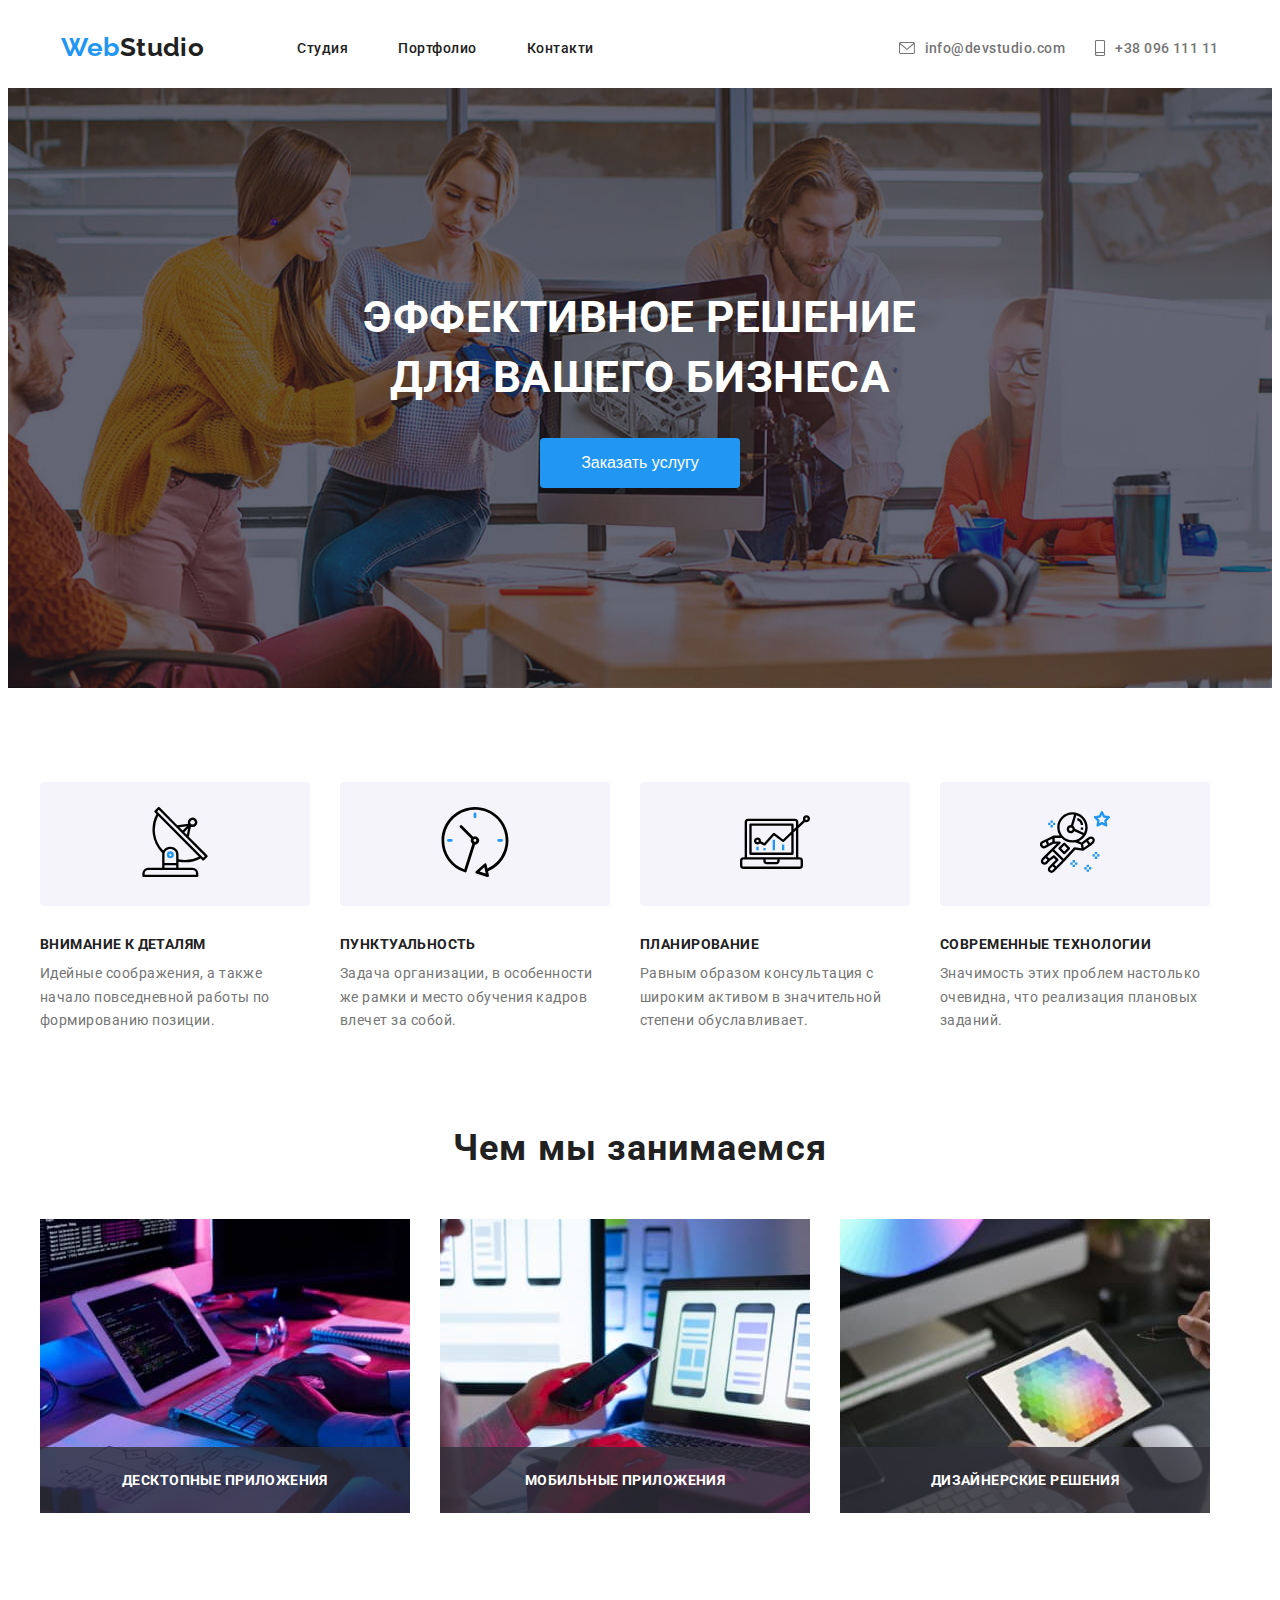
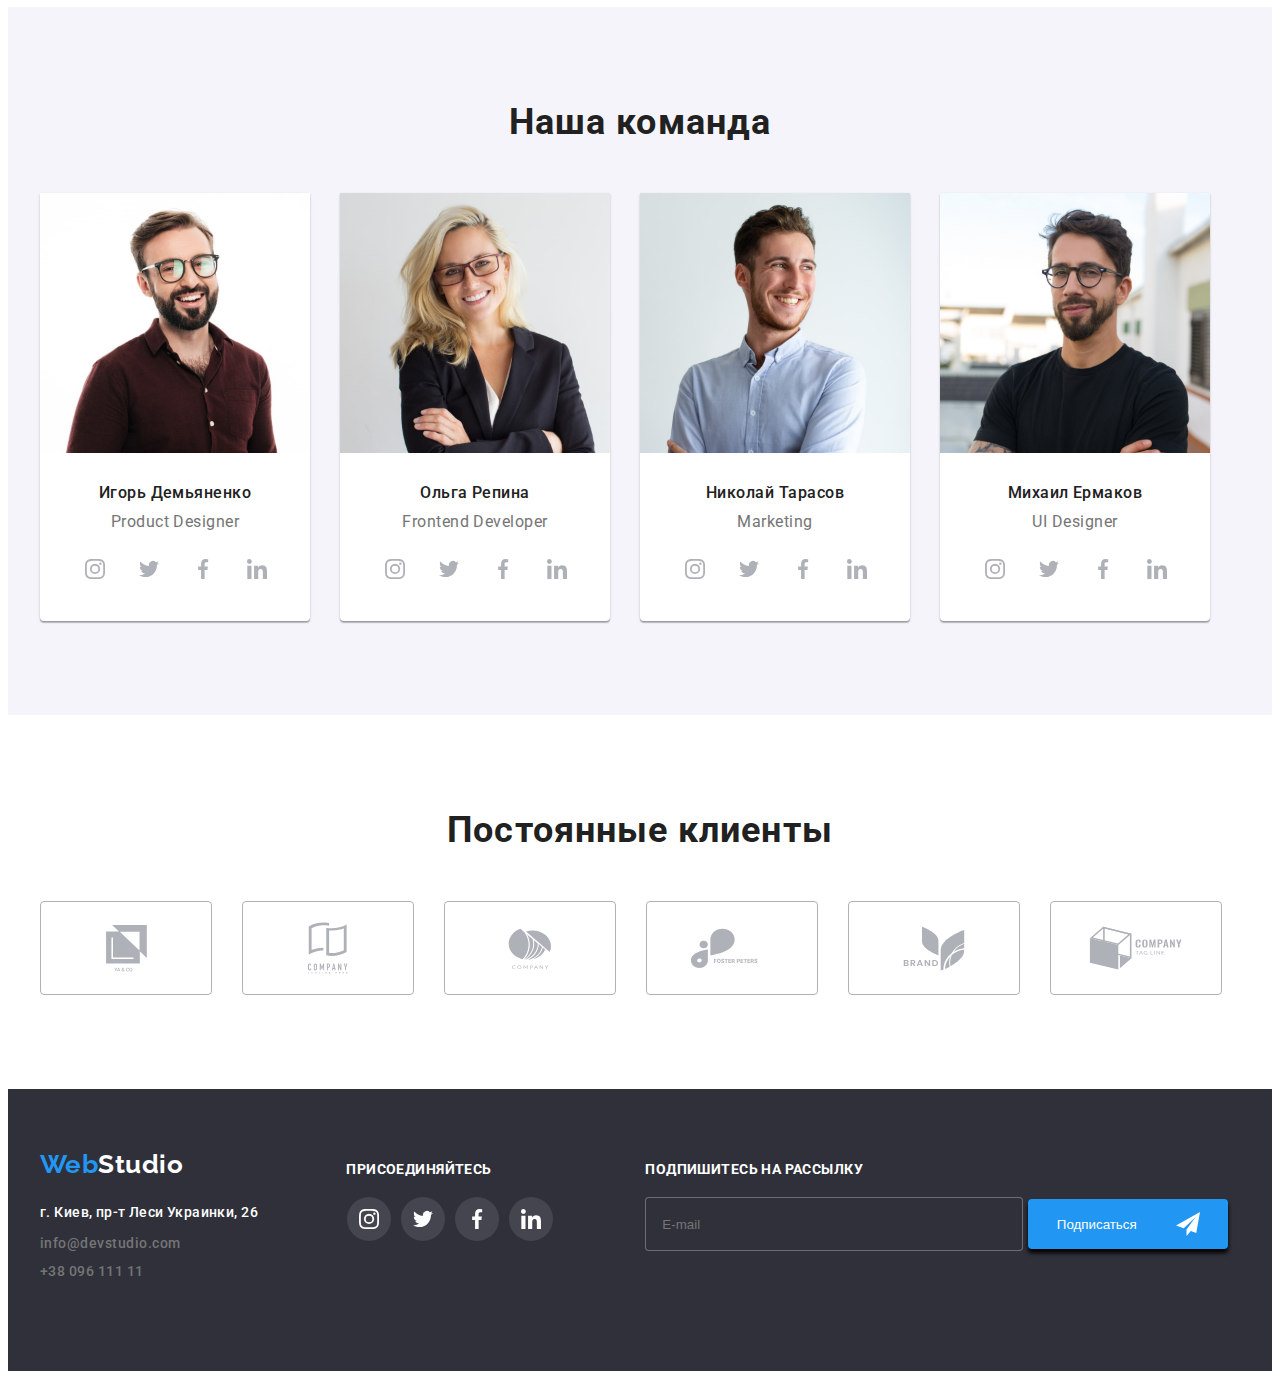
==== commit c8af1947: "Update index.html" ====
--- a/index.html
+++ b/index.html
@@ -395,15 +395,13 @@
         <div class="container footer-box">
             <div class="footer-box__left">
             
-        <a href="./index.html " class="logo">Web<span class="logo__right">Studio</span></a>
-                
-
-        <address class="contact">
+        <a href="./index.html " class="logo">Web<span class="logo__part logo__part--color">Studio</span></a>
+            <address class="contact">
             <ul class="contact__list">
                 <li class="contact__item"> 
                     <a
                         href="https://www.google.com.ua/maps/place/%D0%B1%D1%83%D0%BB%D1%8C%D0%B2%D0%B0%D1%80+%D0%9B%D0%B5%D1%81%D1%96+%D0%A3%D0%BA%D1%80%D0%B0%D1%97%D0%BD%D0%BA%D0%B8,+26,+%D0%9A%D0%B8%D1%97%D0%B2,+02000/@50.4265841,30.5361971,17z/data=!3m1!4b1!4m5!3m4!1s0x40d4cf0e033ecbe9:0x57a4dffefec77da0!8m2!3d50.4265807!4d30.5383858"
-                        class="contact__link">г. Киев, пр-т Леси Украинки, 26 </a>
+                        class="contact__link contact__link--appearance">г. Киев, пр-т Леси Украинки, 26 </a>
                 </li>
                 <li class="contact__item"> 
                     <a href="mailto:ifo@devstudio.com" class="contact__link ">info@devstudio.com</a>
@@ -416,35 +414,35 @@
         </address> 
             </div>
         <div class="footer-box__center">
-       <H3 class="title-footer"> присоединяйтесь</H3>
-    <ul class="footer-social-list">
-        <li class="footer-social-item">
-            <a href="" class="footer-social-link">
-                <svg class="footer-social-icon" width="20" height="20">
+       <H3 class="social-net__title"> присоединяйтесь</H3>
+    <ul class="social-net social-net--appearance">
+        <li class="social-net__item social-net__item--appearance">
+            <a href="" class="social-net__link social-net__link--appearance">
+                <svg class="social-net__icon social-net__icon--appearance" width="20" height="20">
                     <use href="./images/social/icon.svg#icon-instagram-2">
                     </use>
                 </svg>
             </a>
         </li>
-        <li class="footer-social-item">
-            <a href="" class="footer-social-link">
-                <svg class="footer-social-icon" width="20" height="20">
+        <li class="social-net__item social-net__item--appearance">
+            <a href="" class="social-net__link social-net__link--appearance">
+                <svg class="social-net__icon social-net__icon--appearance" width="20" height="20">
                     <use href="./images/social/icon.svg#icon-twitter-1">
                     </use>
                 </svg>
             </a>
         </li>
-        <li class="footer-social-item">
-            <a href="" class="footer-social-link">
-                <svg class="footer-social-icon" width="20" height="20">
+        <li class="social-net__item social-net__item--appearance">
+            <a href="" class="social-net__link social-net__link--appearance">
+                <svg class="social-net__icon social-net__icon--appearance" width="20" height="20">
                     <use href="./images/social/icon.svg#icon-facebook-1">
                     </use>
                 </svg>
             </a>
         </li>
-        <li class="footer-social-item">
-            <a href="" class="footer-social-link">
-                <svg class="footer-social-icon" width="20" height="20">
+        <li class="social-net__item social-net__item--appearance">
+            <a href="" class="social-net__link social-net__link--appearance">
+                <svg class="social-net__icon social-net__icon--appearance" width="20" height="20">
                     <use href="./images/social/icon.svg#icon-linkedin-1">
                     </use>
                 </svg>
@@ -453,14 +451,14 @@
     </ul>
     </div>
     <div class="footer-box__right">
-        <form >
-            <p class="fcm-title">Подпишитесь на рассылку</p>
+        <form class="subscription">
+            <p class="subscription__title">Подпишитесь на рассылку</p>
             <label>
-            <input class="fcm-input" type="email" name="email" placeholder="E-mail">
+            <input class="subscription__input" type="email" name="email" placeholder="E-mail">
             </label>
             
-            <button type="submit" class="footer-button">Подписаться
-            <svg width="24" height="24" class="footer-button-icon">
+            <button type="submit" class="btn">Подписаться
+            <svg width="24" height="24" class="btn__icon">
                 <use href="images/social/icon.svg#icon-icon-send"></use>
             </svg>       
             </button>
@@ -475,7 +473,7 @@
     </section>    
 
 </footer>
-<div class="backdrop is-hidden" data-modal>
+<div class="backdrop backdrop--ishidden" data-modal>
     <div class="modal">
         <div class="modal-close">
             <button class="modal-close-button" data-modal-close>
--- a/css/main.min.css
+++ b/css/main.min.css
@@ -1,2 +1,2 @@
-:root{--foooter-color: #2f303a;--background-color: #e5e5e5;--title-text-color: #212121;--p-color: #757575}li{list-style-type:none}p,h1,h2,h3,h4,h5,h6{margin:0}ul{margin:0;padding:0}img{display:block}a{text-decoration:none}button{cursor:pointer}.container{width:1200px;padding-left:15px;padding-right:15px;margin-left:auto;margin-right:auto}.not-see{display:none}body{font-family:"Roboto", sans-serif;color:#212121;font-size:16px;letter-spacing:0.03em;background-color:#ffffff}.header{background-color:#ffffff;margin-left:auto;margin-right:auto}.navigation{display:flex;align-items:center;justify-content:center;margin:auto}.navigation__logo{font-family:"Raleway", sans-serif;font-weight:bold;font-size:26px;line-height:1.2;color:#2196f3;margin-right:93px}.logo__part{color:#212121}.navigation__list{display:flex;justify-content:center;align-items:center}.navigation__item{margin-right:50px}.navigation__item:last-child{margin-right:305px}.navigation__link{position:relative;display:block;padding-top:32px;padding-bottom:32px;font-weight:500;font-size:14px;line-height:1.15;color:#212121}.navigation__link:hover{color:#2196f3}.navigation__link:hover::after{opacity:1}.navigation__link::after{content:"";position:absolute;width:100%;height:4px;border:2px solid;color:#2196f3;border-radius:2px;opacity:0;bottom:0;left:0}.contacts{display:flex}.contacts__item+.contacts__item{margin-left:30px}.contacts__link{display:flex;align-items:center;font-weight:500;font-size:14px;line-height:1.15;color:var(--p-color);fill:var(--p-color);transition-property:color;transition-duration:250ms;transition-timing-function:cubic-bezier(0.4, 0, 0.2, 1)}.contacts__link:hover{color:#2196f3;fill:#2196f3}.contacts__icon{margin-right:10px;transition-property:fill;transition-duration:250ms;transition-timing-function:cubic-bezier(0.4, 0, 0.2, 1)}.hero{max-width:1600px;padding-top:200px;padding-bottom:200px;margin-left:auto;margin-right:auto;margin-bottom:94px;background-image:linear-gradient(rgba(47,48,58,0.4), rgba(47,48,58,0.4)),url(../images/people-work.jpg);background-repeat:no-repeat;background-position:center;background-size:cover}.hero__title{font-weight:bold;font-size:44px;line-height:1.36;color:#ffffff;display:flex;justify-content:center;text-align:center;margin-bottom:30px;text-transform:uppercase}.hero__button{background-color:#2196f3;color:#ffffff;font-size:16px;box-shadow:0px 4px 4px rgba(0,0,0,0.15);border-radius:4px;width:200px;height:50px;border:none;margin:auto;display:block;justify-content:center}.icons{display:flex}.icons__item{margin-right:30px;margin-bottom:30px;background-color:#f5f4fa;border-radius:4px}.icons__item:last-child{margin-right:0}.icons__container{padding:25px 100px}.advantages{background-color:#fff;margin-bottom:94px}.advantages__list{display:flex}.advantages__item{margin-right:30px}.advantages__item:last-child{margin-right:0}.advantages__title{font-weight:bold;font-size:14px;line-height:1.15;color:var(--title-text-color);margin-bottom:10px;letter-spacing:0.03em;text-transform:uppercase}.advantages__text{font-weight:normal;font-size:14px;line-height:1.7;color:var(--p-color);width:270px}.whatwedo{margin-bottom:94px}.whatwedo__title{font-size:36px;line-height:42px;text-align:center;letter-spacing:0.03em;margin-bottom:50px}.our-work{display:flex}.our-work__item{margin-right:30px;position:relative}.our-work__item:last-child{margin-right:0}.our-work__box-for-title{position:absolute;bottom:0;width:100%}.our-work__title{width:100%;font-weight:bold;font-size:14px;line-height:16px;text-align:center;letter-spacing:0.03em;text-transform:uppercase;color:#ffffff;background-color:rgba(47,48,58,0.8);padding-top:25px;padding-bottom:25px}.our-team{margin-left:auto;margin-right:auto;background-color:#f5f4fa;padding-top:94px;padding-bottom:94px;margin-bottom:94px}.our-team__title{font-size:36px;line-height:42px;text-align:center;letter-spacing:0.03em;margin-bottom:50px}.our-team__list{display:flex}.our-team__item{margin-right:30px;justify-content:center;box-shadow:0px 1px 3px rgba(0,0,0,0.12),0px 1px 1px rgba(0,0,0,0.14),0px 2px 1px rgba(0,0,0,0.2);border-radius:0px 0px 4px 4px;background-color:#ffffff}.our-team__item:last-child{margin-right:0}.our-team__img{margin-bottom:30px}.our-team__name{font-weight:500;font-size:16px;line-height:1.19;color:var(--title-text-color);margin-bottom:10px;text-align:center}.our-team__position{font-weight:normal;font-size:16px;line-height:1.19;color:var(--p-color);margin-bottom:16px;text-align:center}.social-net{display:flex;justify-content:center;margin-bottom:30px;padding-right:30px;padding-left:32px}.social-net__item{margin-right:10px}.social-net__item:last-child{margin-right:0}.social-net__link{width:44px;height:44px;border-radius:50%;display:flex;justify-content:center;align-items:center;transition-property:background-color;transition-duration:250ms;transition-timing-function:cubic-bezier(0.4, 0, 0.2, 1)}.social-net__link:hover{background-color:#2196f3}.social-net__link:hover .social-net__icon{fill:#ffffff}.social-net__icon{fill:#afb1b8;transition-property:fill;transition-duration:250ms;transition-timing-function:cubic-bezier(0.4, 0, 0.2, 1)}.customers{margin-bottom:94px}.customers__title{margin-bottom:50px;font-size:36px;line-height:42px;text-align:center;letter-spacing:0.03em}.customers__list{display:flex}.customers__item{margin-right:30px}.customers__item:last-child{margin-right:0}.customers__link{border:1px solid #afb1b8;border-radius:4px;width:170px;height:92px;justify-content:center;align-items:center;display:flex;transition-property:fill, border, border-radius;transition-duration:250ms;transition-timing-function:cubic-bezier(0.4, 0, 0.2, 1)}.customers__link:hover{border:1px solid #2196f3;box-sizing:border-box;border-radius:4px}.customers__icon{fill:#afb1b8;transition-property:fill;transition-duration:250ms;transition-timing-function:cubic-bezier(0.4, 0, 0.2, 1)}.customers__link:hover .customers__icon{fill:#2196f3}.footer{background-color:var(--foooter-color);margin-left:auto;margin-right:auto}.footer-box{display:flex}.footer-box__left{margin-right:70px;margin-top:60px;margin-bottom:60px}.footer-box__center{width:206px;margin-right:93px;margin-top:72px;margin-bottom:100px}.footer-box__right{margin-top:72px;margin-bottom:94px}.logo{font-family:"Raleway", sans-serif;font-weight:bold;font-size:26px;line-height:1.2;color:#2196f3}.logo__right{color:#fff}.contact__item{margin-bottom:9px}
+li{list-style-type:none}p,h1,h2,h3,h4,h5,h6{margin:0}ul{margin:0;padding:0}img{display:block}a{text-decoration:none}button{cursor:pointer}.container{width:1200px;padding-left:15px;padding-right:15px;margin-left:auto;margin-right:auto}.not-see{display:none}:root{--foooter-color: #2f303a;--background-color: #e5e5e5;--title-text-color: #212121;--p-color: #757575}body{font-family:"Roboto", sans-serif;color:#212121;font-size:16px;letter-spacing:0.03em;background-color:#ffffff}.header{background-color:#ffffff;margin-left:auto;margin-right:auto}.navigation{display:flex;align-items:center;justify-content:center;margin:auto}.logo{font-family:"Raleway", sans-serif;font-weight:bold;font-size:26px;line-height:1.2;color:#2196f3;margin-right:93px}.logo__part{color:#212121}.navigation__list{display:flex;justify-content:center;align-items:center}.navigation__item{margin-right:50px}.navigation__item:last-child{margin-right:305px}.navigation__link{position:relative;display:block;padding-top:32px;padding-bottom:32px;font-weight:500;font-size:14px;line-height:1.15;color:#212121}.navigation__link:hover{color:#2196f3}.navigation__link:hover::after{opacity:1}.navigation__link::after{content:"";position:absolute;width:100%;height:4px;border:2px solid;color:#2196f3;border-radius:2px;opacity:0;bottom:0;left:0}.contacts{display:flex}.contacts__item+.contacts__item{margin-left:30px}.contacts__link{display:flex;align-items:center;font-weight:500;font-size:14px;line-height:1.15;color:var(--p-color);fill:var(--p-color);transition-property:color;transition-duration:250ms;transition-timing-function:cubic-bezier(0.4, 0, 0.2, 1)}.contacts__link:hover{color:#2196f3;fill:#2196f3}.contacts__icon{margin-right:10px;transition-property:fill;transition-duration:250ms;transition-timing-function:cubic-bezier(0.4, 0, 0.2, 1)}.hero{max-width:1600px;padding-top:200px;padding-bottom:200px;margin-left:auto;margin-right:auto;margin-bottom:94px;background-image:linear-gradient(rgba(47,48,58,0.4), rgba(47,48,58,0.4)),url(../images/people-work.jpg);background-repeat:no-repeat;background-position:center;background-size:cover}.hero__title{font-weight:bold;font-size:44px;line-height:1.36;color:#ffffff;display:flex;justify-content:center;text-align:center;margin-bottom:30px;text-transform:uppercase}.hero__button{background-color:#2196f3;color:#ffffff;font-size:16px;box-shadow:0px 4px 4px rgba(0,0,0,0.15);border-radius:4px;width:200px;height:50px;border:none;margin:auto;display:block;justify-content:center}.icons{display:flex}.icons__item{margin-right:30px;margin-bottom:30px;background-color:#f5f4fa;border-radius:4px}.icons__item:last-child{margin-right:0}.icons__container{padding:25px 100px}.advantages{background-color:#fff;margin-bottom:94px}.advantages__list{display:flex}.advantages__item{margin-right:30px}.advantages__item:last-child{margin-right:0}.advantages__title{font-weight:bold;font-size:14px;line-height:1.15;color:var(--title-text-color);margin-bottom:10px;letter-spacing:0.03em;text-transform:uppercase}.advantages__text{font-weight:normal;font-size:14px;line-height:1.7;color:var(--p-color);width:270px}.whatwedo{margin-bottom:94px}.whatwedo__title{font-size:36px;line-height:42px;text-align:center;letter-spacing:0.03em;margin-bottom:50px}.our-work{display:flex}.our-work__item{margin-right:30px;position:relative}.our-work__item:last-child{margin-right:0}.our-work__box-for-title{position:absolute;bottom:0;width:100%}.our-work__title{width:100%;font-weight:bold;font-size:14px;line-height:16px;text-align:center;letter-spacing:0.03em;text-transform:uppercase;color:#ffffff;background-color:rgba(47,48,58,0.8);padding-top:25px;padding-bottom:25px}.our-team{margin-left:auto;margin-right:auto;background-color:#f5f4fa;padding-top:94px;padding-bottom:94px;margin-bottom:94px}.our-team__title{font-size:36px;line-height:42px;text-align:center;letter-spacing:0.03em;margin-bottom:50px}.our-team__list{display:flex}.our-team__item{margin-right:30px;justify-content:center;box-shadow:0px 1px 3px rgba(0,0,0,0.12),0px 1px 1px rgba(0,0,0,0.14),0px 2px 1px rgba(0,0,0,0.2);border-radius:0px 0px 4px 4px;background-color:#ffffff}.our-team__item:last-child{margin-right:0}.our-team__img{margin-bottom:30px}.our-team__name{font-weight:500;font-size:16px;line-height:1.19;color:var(--title-text-color);margin-bottom:10px;text-align:center}.our-team__position{font-weight:normal;font-size:16px;line-height:1.19;color:var(--p-color);margin-bottom:16px;text-align:center}.social-net{display:flex;justify-content:center;margin-bottom:30px;padding-right:30px;padding-left:32px}.social-net__item{margin-right:10px}.social-net__item:last-child{margin-right:0}.social-net__link{width:44px;height:44px;border-radius:50%;display:flex;justify-content:center;align-items:center;transition-property:background-color;transition-duration:250ms;transition-timing-function:cubic-bezier(0.4, 0, 0.2, 1)}.social-net__link:hover{background-color:#2196f3}.social-net__link:hover .social-net__icon{fill:#ffffff}.social-net__icon{fill:#afb1b8;transition-property:fill;transition-duration:250ms;transition-timing-function:cubic-bezier(0.4, 0, 0.2, 1)}.customers{margin-bottom:94px}.customers__title{margin-bottom:50px;font-size:36px;line-height:42px;text-align:center;letter-spacing:0.03em}.customers__list{display:flex}.customers__item{margin-right:30px}.customers__item:last-child{margin-right:0}.customers__link{border:1px solid #afb1b8;border-radius:4px;width:170px;height:92px;justify-content:center;align-items:center;display:flex;transition-property:fill, border, border-radius;transition-duration:250ms;transition-timing-function:cubic-bezier(0.4, 0, 0.2, 1)}.customers__link:hover{border:1px solid #2196f3;box-sizing:border-box;border-radius:4px}.customers__icon{fill:#afb1b8;transition-property:fill;transition-duration:250ms;transition-timing-function:cubic-bezier(0.4, 0, 0.2, 1)}.customers__link:hover .customers__icon{fill:#2196f3}.footer{background-color:var(--foooter-color);margin-left:auto;margin-right:auto}.footer-box{display:flex}.footer-box__left{margin-right:70px;margin-top:60px;margin-bottom:60px}.footer-box__center{width:206px;margin-right:93px;margin-top:72px;margin-bottom:100px}.footer-box__right{margin-top:72px;margin-bottom:94px}.logo__part--color{color:#fff}.contact{font-style:normal}.contact__item{margin-bottom:9px}.contact__item:nth-child(1){margin-top:20px}.contact__link{font-weight:500;font-size:14px;line-height:1.15;color:var(--p-color)}.contact__link--appearance{font-weight:500;font-size:14px;line-height:24px;letter-spacing:0.03em;color:#ffffff}.social-net__title{font-size:14px;line-height:16px;letter-spacing:0.03em;text-transform:uppercase;color:#ffffff;margin-bottom:20px}.social-net__link--appearance{border-radius:50%;background-color:rgba(255,255,255,0.1);transition-property:background-color;transition-duration:250ms;transition-timing-function:cubic-bezier(0.4, 0, 0.2, 1)}.social-net__icon--appearance{fill:#fff}.subscription__title{font-weight:bold;font-size:14px;line-height:16px;letter-spacing:0.03em;text-transform:uppercase;color:#ffffff;margin-bottom:20px}.subscription__input{padding-left:16px;width:358px;height:50px;color:#fff;background-color:#2f303a;border:1px solid rgba(255,255,255,0.3);border-radius:4px}.btn{text-align:start;padding-left:29px;position:relative;width:200px;height:50px;background:#2196f3;color:#ffffff;box-shadow:0px 4px 4px #000;border-radius:4px;border:none}.btn__icon{position:absolute;top:13px;right:28px}.backdrop{position:fixed;top:0;left:0;width:100%;height:100%;background-color:rgba(0,0,0,0.2)}.backdrop--ishidden{opacity:0;pointer-events:none;visibility:hidden}
 /*# sourceMappingURL=main.min.css.map */